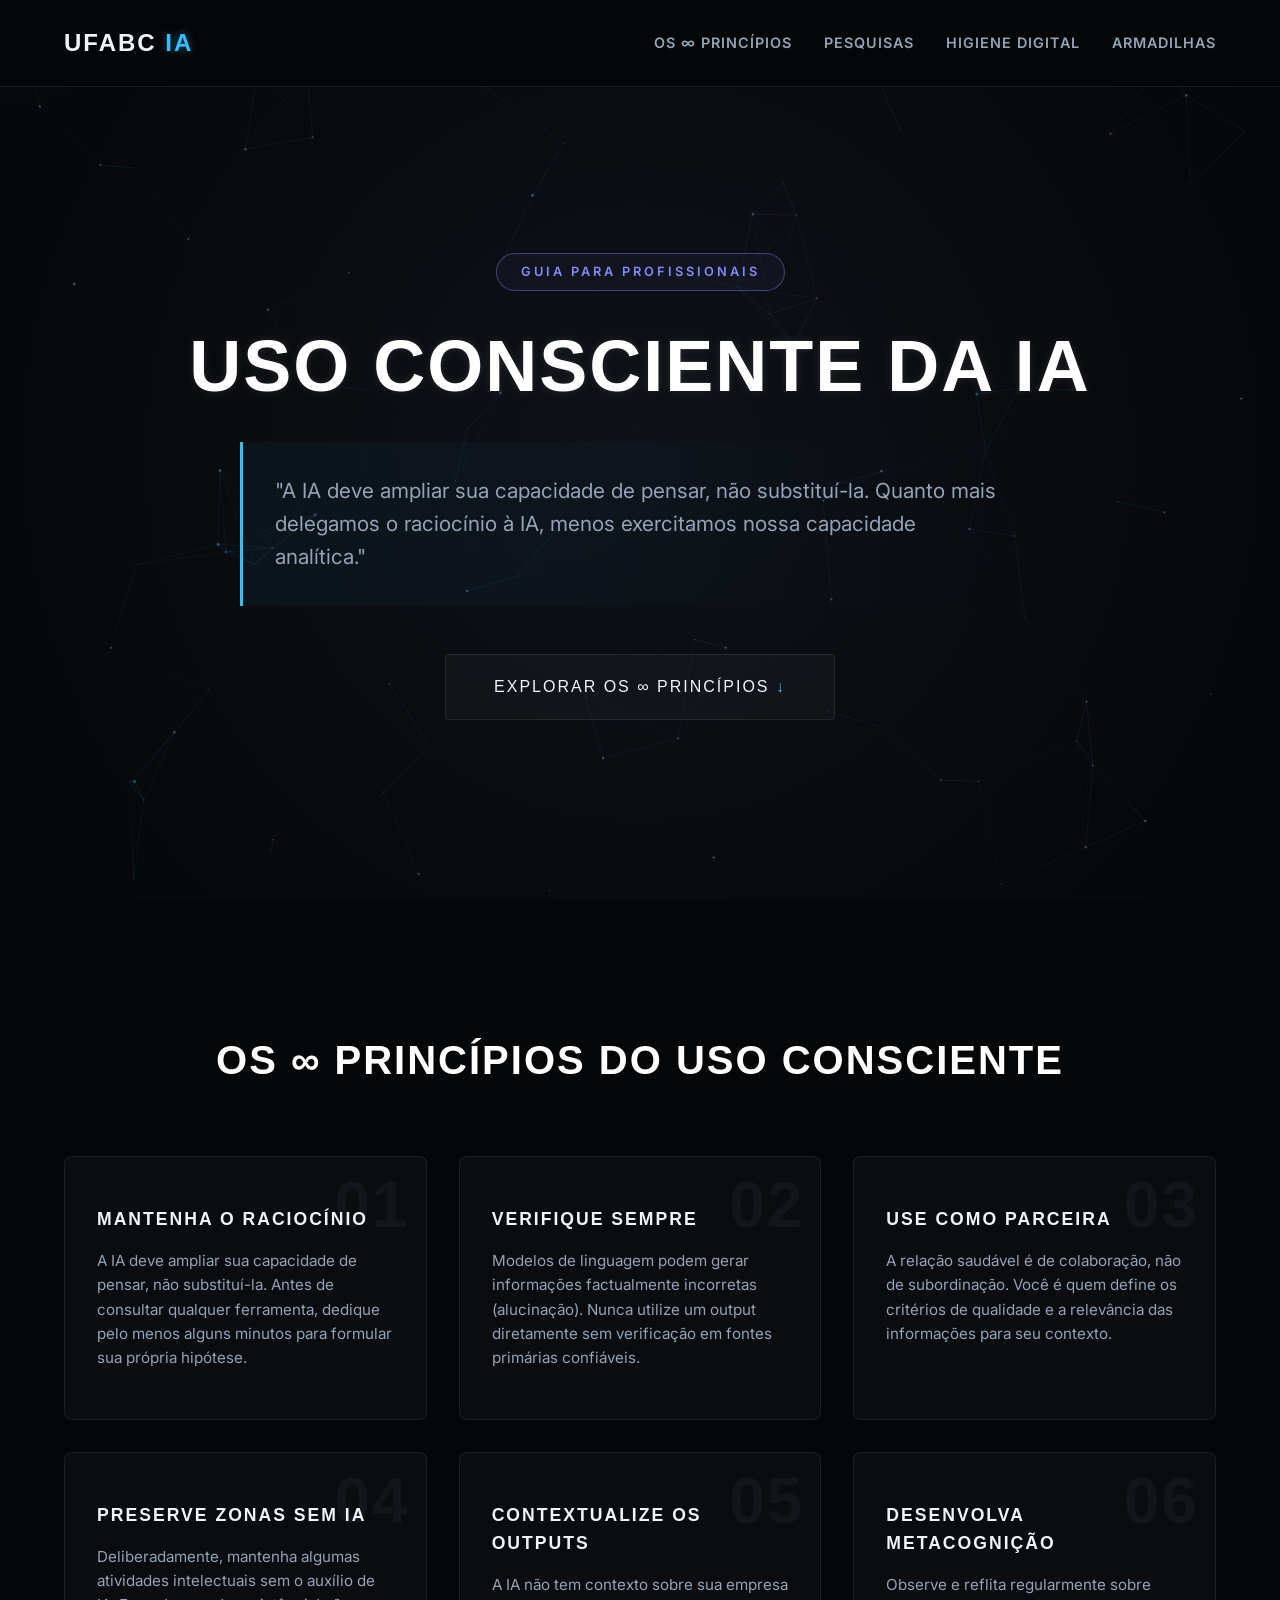
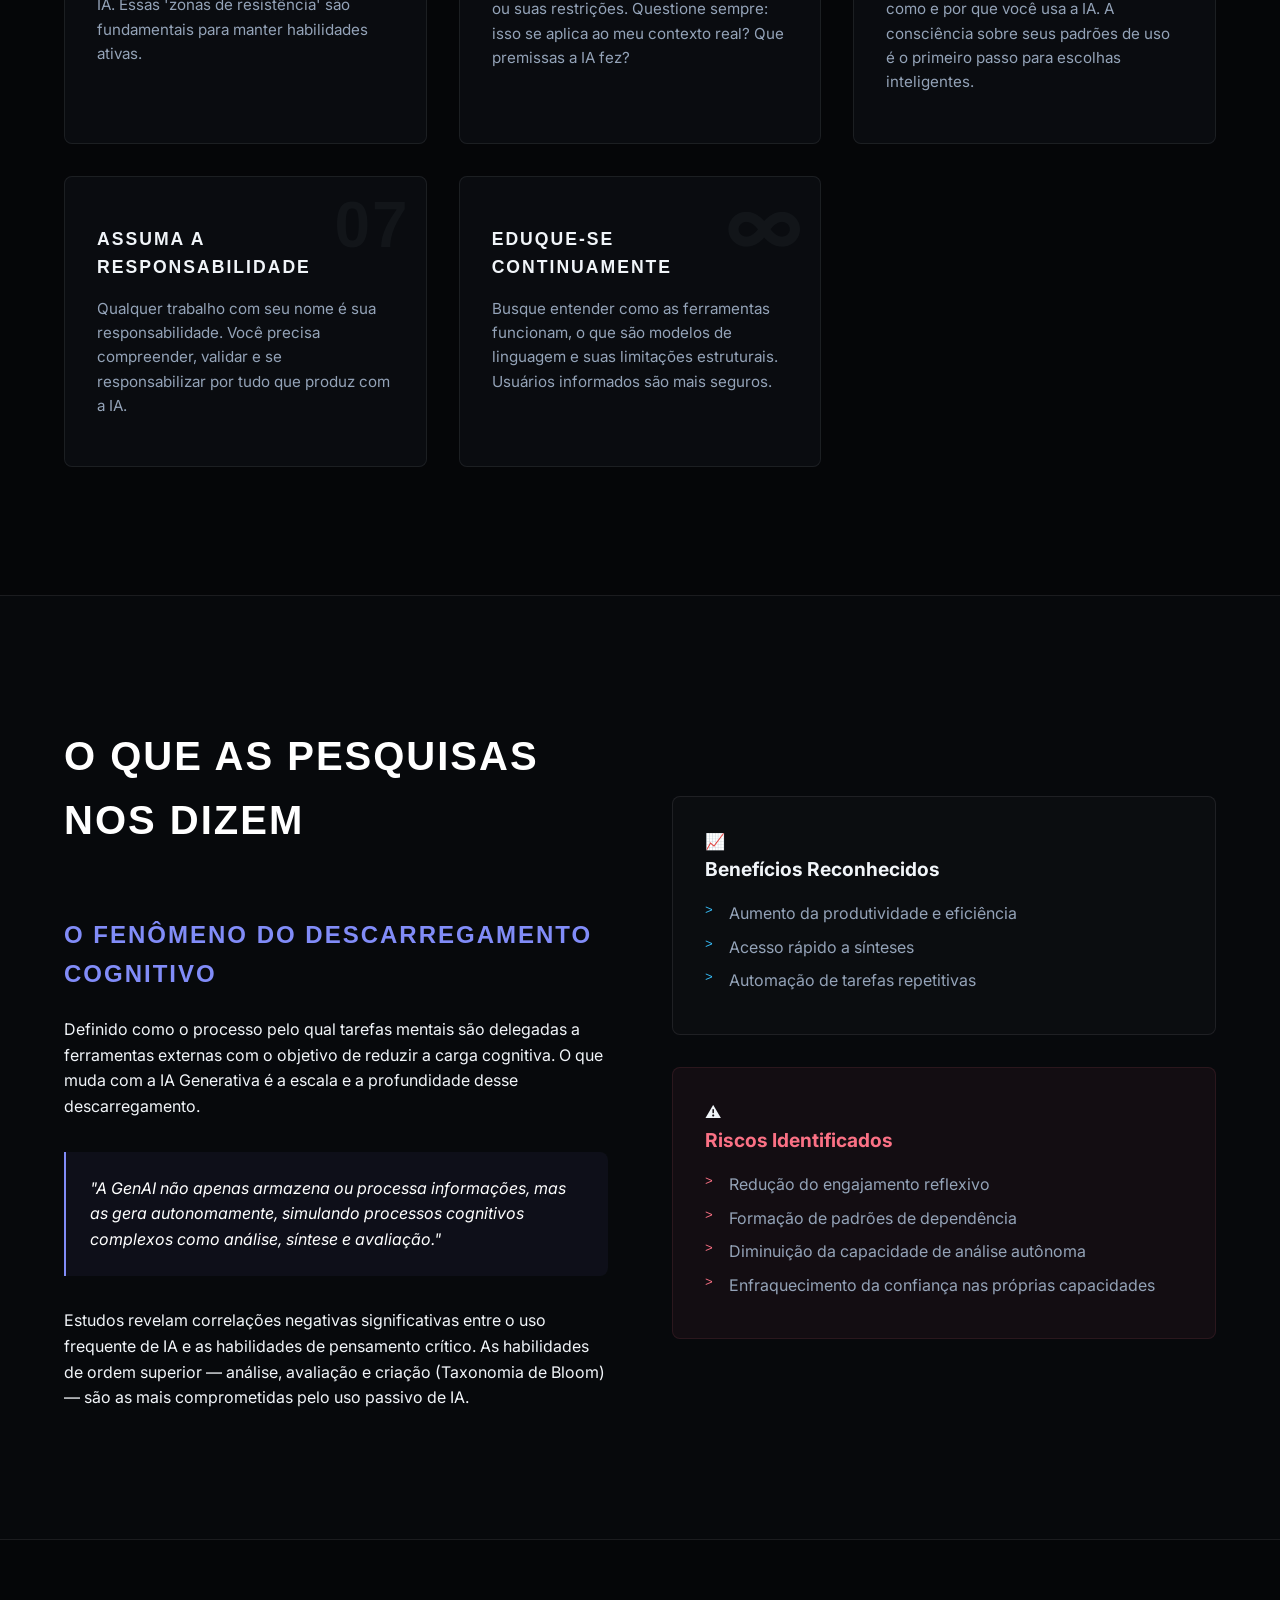
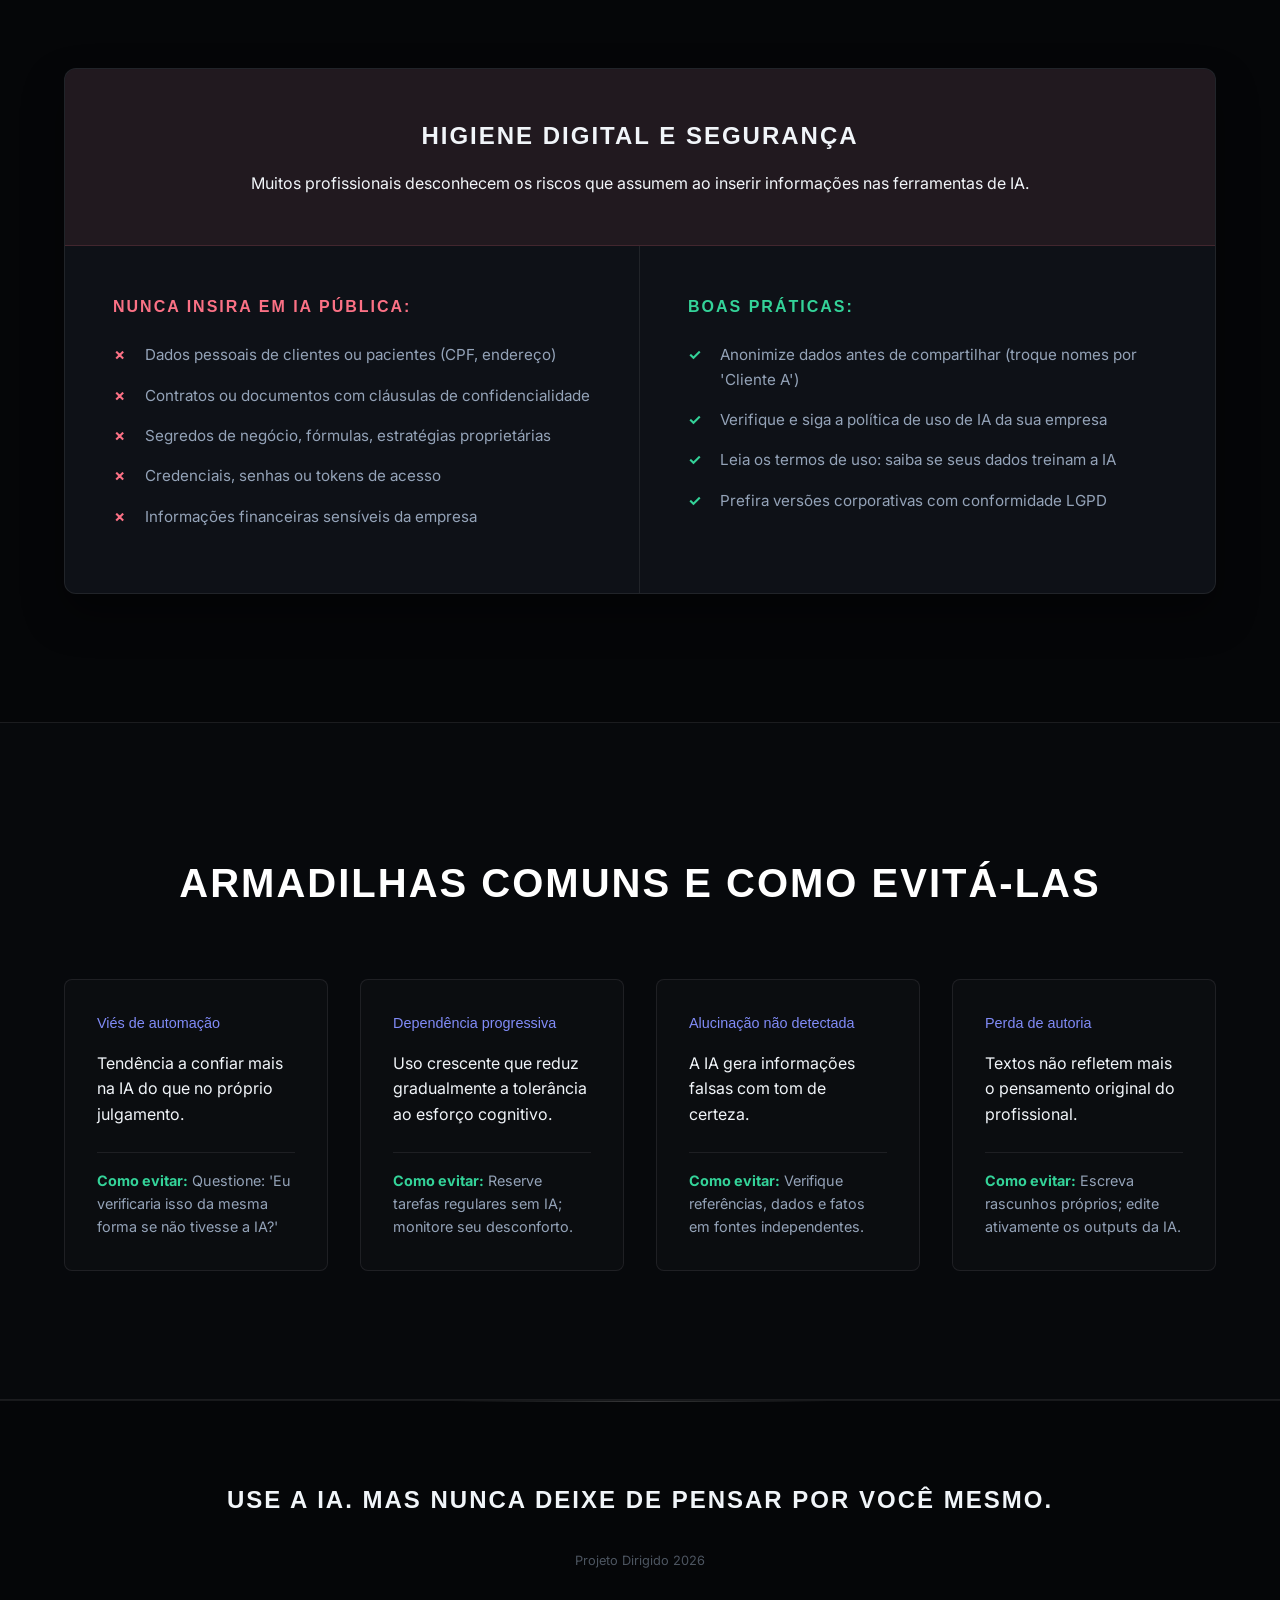
==== index.html @ 61116fac "Update design: Infinity symbol and softer glassmorphism" ====
<!DOCTYPE html>
<html lang="pt-BR">
<head>
    <meta charset="UTF-8">
    <meta name="viewport" content="width=device-width, initial-scale=1.0">
    <title>Uso Consciente da IA | Guia Definitivo</title>
    <link rel="stylesheet" href="styles.css">
    <link href="https://fonts.googleapis.com/css2?family=Syncopate:wght@400;700&family=Inter:wght@300;400;600;800&display=swap" rel="stylesheet">
</head>
<body>
    <canvas id="particle-canvas"></canvas>

    <div class="glow-cursor" id="glow-cursor"></div>

    <nav class="navbar">
        <div class="nav-content">
            <div class="logo">UFABC <span>IA</span></div>
            <ul class="nav-links">
                <li><a href="#principios">Os ∞ Princípios</a></li>
                <li><a href="#pesquisas">Pesquisas</a></li>
                <li><a href="#seguranca">Higiene Digital</a></li>
                <li><a href="#armadilhas">Armadilhas</a></li>
            </ul>
        </div>
    </nav>

    <header class="hero" id="home">
        <div class="hero-container reveal">
            <div class="hero-badge">Guia para Profissionais</div>
            <h1 class="glitch" data-text="USO CONSCIENTE DA IA">USO CONSCIENTE DA IA</h1>
            <p class="hero-quote">
                "A IA deve ampliar sua capacidade de pensar, não substituí-la. Quanto mais delegamos o raciocínio à IA, menos exercitamos nossa capacidade analítica."
            </p>
            <a href="#principios" class="cyber-button">
                Explorar os ∞ Princípios <span class="arrow">↓</span>
            </a>
        </div>
    </header>

    <section id="principios" class="section">
        <div class="container">
            <h2 class="section-title reveal">Os ∞ Princípios do Uso Consciente</h2>
            <div class="principles-grid">
                <div class="cyber-card reveal delay-1">
                    <div class="card-number">01</div>
                    <h3>Mantenha o Raciocínio</h3>
                    <p>A IA deve ampliar sua capacidade de pensar, não substituí-la. Antes de consultar qualquer ferramenta, dedique pelo menos alguns minutos para formular sua própria hipótese.</p>
                </div>
                <div class="cyber-card reveal delay-2">
                    <div class="card-number">02</div>
                    <h3>Verifique Sempre</h3>
                    <p>Modelos de linguagem podem gerar informações factualmente incorretas (alucinação). Nunca utilize um output diretamente sem verificação em fontes primárias confiáveis.</p>
                </div>
                <div class="cyber-card reveal delay-3">
                    <div class="card-number">03</div>
                    <h3>Use como Parceira</h3>
                    <p>A relação saudável é de colaboração, não de subordinação. Você é quem define os critérios de qualidade e a relevância das informações para seu contexto.</p>
                </div>
                <div class="cyber-card reveal delay-4">
                    <div class="card-number">04</div>
                    <h3>Preserve Zonas sem IA</h3>
                    <p>Deliberadamente, mantenha algumas atividades intelectuais sem o auxílio de IA. Essas 'zonas de resistência' são fundamentais para manter habilidades ativas.</p>
                </div>
                <div class="cyber-card reveal delay-1">
                    <div class="card-number">05</div>
                    <h3>Contextualize os Outputs</h3>
                    <p>A IA não tem contexto sobre sua empresa ou suas restrições. Questione sempre: isso se aplica ao meu contexto real? Que premissas a IA fez?</p>
                </div>
                <div class="cyber-card reveal delay-2">
                    <div class="card-number">06</div>
                    <h3>Desenvolva Metacognição</h3>
                    <p>Observe e reflita regularmente sobre como e por que você usa a IA. A consciência sobre seus padrões de uso é o primeiro passo para escolhas inteligentes.</p>
                </div>
                <div class="cyber-card reveal delay-3">
                    <div class="card-number">07</div>
                    <h3>Assuma a Responsabilidade</h3>
                    <p>Qualquer trabalho com seu nome é sua responsabilidade. Você precisa compreender, validar e se responsabilizar por tudo que produz com a IA.</p>
                </div>
                <div class="cyber-card reveal delay-4">
                    <div class="card-number infinity-symbol">∞</div>
                    <h3>Eduque-se Continuamente</h3>
                    <p>Busque entender como as ferramentas funcionam, o que são modelos de linguagem e suas limitações estruturais. Usuários informados são mais seguros.</p>
                </div>
            </div>
        </div>
    </section>

    <section id="pesquisas" class="section alt-bg">
        <div class="container grid-2-col">
            <div class="reveal">
                <h2 class="section-title left-align">O Que as Pesquisas Nos Dizem</h2>
                <div class="content-block">
                    <h3>O Fenômeno do Descarregamento Cognitivo</h3>
                    <p>Definido como o processo pelo qual tarefas mentais são delegadas a ferramentas externas com o objetivo de reduzir a carga cognitiva. O que muda com a IA Generativa é a escala e a profundidade desse descarregamento.</p>
                    <blockquote class="neon-quote">
                        "A GenAI não apenas armazena ou processa informações, mas as gera autonomamente, simulando processos cognitivos complexos como análise, síntese e avaliação."
                    </blockquote>
                    <p>Estudos revelam correlações negativas significativas entre o uso frequente de IA e as habilidades de pensamento crítico. As habilidades de ordem superior — análise, avaliação e criação (Taxonomia de Bloom) — são as mais comprometidas pelo uso passivo de IA.</p>
                </div>
            </div>
            <div class="stats-container reveal delay-2">
                <div class="stat-box">
                    <div class="stat-icon">📈</div>
                    <h4>Benefícios Reconhecidos</h4>
                    <ul>
                        <li>Aumento da produtividade e eficiência</li>
                        <li>Acesso rápido a sínteses</li>
                        <li>Automação de tarefas repetitivas</li>
                    </ul>
                </div>
                <div class="stat-box warning-box">
                    <div class="stat-icon">⚠</div>
                    <h4>Riscos Identificados</h4>
                    <ul>
                        <li>Redução do engajamento reflexivo</li>
                        <li>Formação de padrões de dependência</li>
                        <li>Diminuição da capacidade de análise autônoma</li>
                        <li>Enfraquecimento da confiança nas próprias capacidades</li>
                    </ul>
                </div>
            </div>
        </div>
    </section>

    <section id="seguranca" class="section">
        <div class="container">
            <div class="security-panel reveal">
                <div class="security-header">
                    <h2>Higiene Digital e Segurança</h2>
                    <p>Muitos profissionais desconhecem os riscos que assumem ao inserir informações nas ferramentas de IA.</p>
                </div>
                <div class="security-content">
                    <div class="danger-zone">
                        <h3>NUNCA insira em IA pública:</h3>
                        <ul class="danger-list">
                            <li>Dados pessoais de clientes ou pacientes (CPF, endereço)</li>
                            <li>Contratos ou documentos com cláusulas de confidencialidade</li>
                            <li>Segredos de negócio, fórmulas, estratégias proprietárias</li>
                            <li>Credenciais, senhas ou tokens de acesso</li>
                            <li>Informações financeiras sensíveis da empresa</li>
                        </ul>
                    </div>
                    <div class="safe-zone">
                        <h3>Boas Práticas:</h3>
                        <ul class="safe-list">
                            <li>Anonimize dados antes de compartilhar (troque nomes por 'Cliente A')</li>
                            <li>Verifique e siga a política de uso de IA da sua empresa</li>
                            <li>Leia os termos de uso: saiba se seus dados treinam a IA</li>
                            <li>Prefira versões corporativas com conformidade LGPD</li>
                        </ul>
                    </div>
                </div>
            </div>
        </div>
    </section>

    <section id="armadilhas" class="section alt-bg">
        <div class="container">
            <h2 class="section-title reveal">Armadilhas Comuns e Como Evitá-las</h2>
            <div class="traps-grid">
                <div class="trap-card reveal">
                    <div class="trap-name">Viés de automação</div>
                    <p class="trap-desc">Tendência a confiar mais na IA do que no próprio julgamento.</p>
                    <div class="trap-solution"><strong>Como evitar:</strong> Questione: 'Eu verificaria isso da mesma forma se não tivesse a IA?'</div>
                </div>
                <div class="trap-card reveal delay-1">
                    <div class="trap-name">Dependência progressiva</div>
                    <p class="trap-desc">Uso crescente que reduz gradualmente a tolerância ao esforço cognitivo.</p>
                    <div class="trap-solution"><strong>Como evitar:</strong> Reserve tarefas regulares sem IA; monitore seu desconforto.</div>
                </div>
                <div class="trap-card reveal delay-2">
                    <div class="trap-name">Alucinação não detectada</div>
                    <p class="trap-desc">A IA gera informações falsas com tom de certeza.</p>
                    <div class="trap-solution"><strong>Como evitar:</strong> Verifique referências, dados e fatos em fontes independentes.</div>
                </div>
                <div class="trap-card reveal delay-3">
                    <div class="trap-name">Perda de autoria</div>
                    <p class="trap-desc">Textos não refletem mais o pensamento original do profissional.</p>
                    <div class="trap-solution"><strong>Como evitar:</strong> Escreva rascunhos próprios; edite ativamente os outputs da IA.</div>
                </div>
            </div>
        </div>
    </section>

    <footer>
        <div class="footer-content reveal">
            <h2 class="footer-title">Use a IA. Mas nunca deixe de pensar por você mesmo.</h2>
            <div class="footer-credits">
                <p>Projeto Dirigido 2026</p>
            </div>
        </div>
    </footer>

    <script src="script.js"></script>
</body>
</html>
---- styles.css ----
:root {
    --bg-color: #050608;
    --bg-surface: #0e1117;
    --text-primary: #f1f5f9;
    --text-secondary: #94a3b8;
    --neon-cyan: #38bdf8;
    --neon-purple: #818cf8;
    --neon-green: #34d399;
    --neon-red: #fb7185;
    --glass-bg: rgba(14, 17, 23, 0.6);
    --glass-border: rgba(255, 255, 255, 0.08);
}

* {
    margin: 0;
    padding: 0;
    box-sizing: border-box;
}

body {
    font-family: 'Inter', sans-serif;
    background-color: var(--bg-color);
    color: var(--text-primary);
    line-height: 1.6;
    overflow-x: hidden;
    cursor: none;
}

h1, h2, h3, .logo, .card-number, .cyber-button {
    font-family: 'Syncopate', sans-serif;
    text-transform: uppercase;
    letter-spacing: 2px;
}

/* Background Canvas */
#particle-canvas {
    position: fixed;
    top: 0;
    left: 0;
    width: 100vw;
    height: 100vh;
    z-index: -1;
    background: radial-gradient(circle at center, #0e1117 0%, #050608 100%);
}

/* Custom Cursor */
.glow-cursor {
    position: fixed;
    top: 0;
    left: 0;
    width: 300px;
    height: 300px;
    background: radial-gradient(circle, rgba(129, 140, 248, 0.08) 0%, rgba(56, 189, 248, 0.03) 30%, transparent 70%);
    border-radius: 50%;
    transform: translate(-50%, -50%);
    pointer-events: none;
    z-index: -1;
    transition: width 0.3s, height 0.3s;
}

.container {
    width: 90%;
    max-width: 1400px;
    margin: 0 auto;
}

/* Navbar */
.navbar {
    position: fixed;
    top: 0;
    width: 100%;
    background: rgba(5, 6, 8, 0.85);
    backdrop-filter: blur(12px);
    -webkit-backdrop-filter: blur(12px);
    border-bottom: 1px solid var(--glass-border);
    z-index: 100;
}

.nav-content {
    display: flex;
    justify-content: space-between;
    align-items: center;
    padding: 1.5rem 5%;
}

.logo {
    font-size: 1.5rem;
    font-weight: 700;
    color: var(--text-primary);
}

.logo span {
    color: var(--neon-cyan);
    text-shadow: 0 0 8px rgba(56, 189, 248, 0.5);
}

.nav-links {
    list-style: none;
    display: flex;
    gap: 2rem;
}

.nav-links a {
    color: var(--text-secondary);
    text-decoration: none;
    font-size: 0.9rem;
    font-weight: 600;
    text-transform: uppercase;
    letter-spacing: 1px;
    transition: color 0.3s, text-shadow 0.3s;
}

.nav-links a:hover {
    color: var(--text-primary);
    text-shadow: 0 0 8px rgba(255, 255, 255, 0.3);
}

/* Hero Section */
.hero {
    min-height: 100vh;
    display: flex;
    align-items: center;
    justify-content: center;
    text-align: center;
    padding-top: 80px;
}

.hero-container {
    max-width: 1000px;
    padding: 2rem;
}

.hero-badge {
    display: inline-block;
    padding: 0.5rem 1.5rem;
    border: 1px solid rgba(129, 140, 248, 0.4);
    color: var(--neon-purple);
    font-size: 0.8rem;
    font-weight: 600;
    letter-spacing: 3px;
    border-radius: 30px;
    margin-bottom: 2rem;
    text-transform: uppercase;
    background: rgba(129, 140, 248, 0.05);
}

.glitch {
    font-size: 4.5rem;
    font-weight: 700;
    color: #fff;
    position: relative;
    margin-bottom: 2rem;
    line-height: 1.2;
    text-shadow: 0 0 10px rgba(255, 255, 255, 0.1);
}

.hero-quote {
    font-size: 1.3rem;
    color: var(--text-secondary);
    max-width: 800px;
    margin: 0 auto 3rem;
    border-left: 3px solid var(--neon-cyan);
    padding-left: 2rem;
    text-align: left;
    background: linear-gradient(90deg, rgba(56, 189, 248, 0.05) 0%, transparent 100%);
    padding: 2rem;
    border-radius: 0 10px 10px 0;
}

.cyber-button {
    display: inline-block;
    background: transparent;
    color: var(--text-primary);
    padding: 1.2rem 3rem;
    font-size: 1rem;
    text-decoration: none;
    border: 1px solid var(--glass-border);
    position: relative;
    overflow: hidden;
    transition: 0.4s;
    background: rgba(255, 255, 255, 0.03);
    border-radius: 4px;
}

.cyber-button::before {
    content: '';
    position: absolute;
    top: 0; left: 0; width: 100%; height: 100%;
    background: rgba(255, 255, 255, 0.1);
    z-index: -1;
    transform: scaleX(0);
    transform-origin: right;
    transition: transform 0.4s ease;
}

.cyber-button:hover {
    border-color: rgba(255, 255, 255, 0.3);
}

.cyber-button:hover::before {
    transform: scaleX(1);
    transform-origin: left;
}

.cyber-button .arrow {
    display: inline-block;
    transition: transform 0.3s;
    color: var(--neon-cyan);
}

.cyber-button:hover .arrow {
    transform: translateY(4px);
}

/* Sections */
.section {
    padding: 8rem 0;
    position: relative;
}

.alt-bg {
    background: rgba(14, 17, 23, 0.3);
    border-top: 1px solid var(--glass-border);
    border-bottom: 1px solid var(--glass-border);
}

.section-title {
    font-size: 2.5rem;
    text-align: center;
    margin-bottom: 4rem;
    color: #fff;
}

.left-align { text-align: left; }

/* Principles Grid */
.principles-grid {
    display: grid;
    grid-template-columns: repeat(auto-fit, minmax(300px, 1fr));
    gap: 2rem;
}

.cyber-card {
    background: var(--glass-bg);
    border: 1px solid var(--glass-border);
    padding: 3rem 2rem;
    position: relative;
    overflow: hidden;
    transition: all 0.4s ease;
    border-radius: 8px;
}

.cyber-card::before {
    content: '';
    position: absolute;
    top: 0; left: 0; width: 2px; height: 100%;
    background: linear-gradient(to bottom, var(--neon-purple), transparent);
    opacity: 0;
    transition: opacity 0.4s;
}

.cyber-card:hover {
    transform: translateY(-5px);
    border-color: rgba(255, 255, 255, 0.15);
    background: rgba(20, 24, 33, 0.8);
    box-shadow: 0 10px 30px rgba(0, 0, 0, 0.5);
}

.cyber-card:hover::before { opacity: 1; }

.card-number {
    font-size: 4rem;
    color: rgba(255,255,255,0.04);
    position: absolute;
    top: 1rem; right: 1rem;
    line-height: 1;
    font-weight: 700;
}

.infinity-symbol {
    font-size: 5rem;
    top: 0.5rem;
    font-family: 'Inter', sans-serif; /* Fallback for smooth infinity sign */
}

.cyber-card h3 {
    font-size: 1.1rem;
    color: var(--text-primary);
    margin-bottom: 1rem;
    position: relative;
    z-index: 1;
}

.cyber-card p {
    color: var(--text-secondary);
    font-size: 0.95rem;
    position: relative;
    z-index: 1;
}

/* 2 Col Grid */
.grid-2-col {
    display: grid;
    grid-template-columns: 1fr 1fr;
    gap: 4rem;
    align-items: center;
}

.content-block h3 {
    font-size: 1.5rem;
    margin-bottom: 1.5rem;
    color: var(--neon-purple);
}

.neon-quote {
    margin: 2rem 0;
    padding: 1.5rem;
    border-left: 2px solid var(--neon-purple);
    background: rgba(129, 140, 248, 0.05);
    font-style: italic;
    color: #fff;
    border-radius: 0 8px 8px 0;
}

.stats-container {
    display: flex;
    flex-direction: column;
    gap: 2rem;
}

.stat-box {
    background: rgba(255, 255, 255, 0.02);
    border: 1px solid var(--glass-border);
    padding: 2rem;
    border-radius: 8px;
}

.warning-box {
    background: rgba(251, 113, 133, 0.05);
    border-color: rgba(251, 113, 133, 0.1);
}

.stat-box h4 {
    font-size: 1.2rem;
    margin-bottom: 1rem;
    color: var(--text-primary);
    display: flex;
    align-items: center;
    gap: 1rem;
}

.warning-box h4 { color: var(--neon-red); }

.stat-box ul { list-style: none; }

.stat-box li {
    margin-bottom: 0.5rem;
    padding-left: 1.5rem;
    position: relative;
    color: var(--text-secondary);
}

.stat-box li::before {
    content: '>';
    position: absolute;
    left: 0;
    color: var(--neon-cyan);
    font-family: monospace;
}

.warning-box li::before { color: var(--neon-red); }

/* Security Panel */
.security-panel {
    background: var(--bg-surface);
    border: 1px solid var(--glass-border);
    border-radius: 12px;
    box-shadow: 0 20px 40px rgba(0,0,0,0.4);
    padding: 0;
    overflow: hidden;
}

.security-header {
    background: rgba(251, 113, 133, 0.08);
    padding: 3rem;
    text-align: center;
    border-bottom: 1px solid rgba(251, 113, 133, 0.15);
}

.security-header h2 { color: var(--text-primary); margin-bottom: 1rem; }

.security-content {
    display: grid;
    grid-template-columns: 1fr 1fr;
}

.danger-zone, .safe-zone {
    padding: 3rem;
}

.danger-zone { border-right: 1px solid var(--glass-border); }

.danger-zone h3 { color: var(--neon-red); margin-bottom: 1.5rem; font-size: 1rem; }
.safe-zone h3 { color: var(--neon-green); margin-bottom: 1.5rem; font-size: 1rem; }

.danger-list, .safe-list { list-style: none; }
.danger-list li, .safe-list li {
    margin-bottom: 1rem;
    padding-left: 2rem;
    position: relative;
    color: var(--text-secondary);
    font-size: 0.95rem;
}

.danger-list li::before { content: '✗'; position: absolute; left: 0; color: var(--neon-red); font-weight: bold; }
.safe-list li::before { content: '✓'; position: absolute; left: 0; color: var(--neon-green); font-weight: bold; }

/* Traps Grid */
.traps-grid {
    display: grid;
    grid-template-columns: repeat(auto-fit, minmax(250px, 1fr));
    gap: 2rem;
}

.trap-card {
    background: rgba(255, 255, 255, 0.02);
    border: 1px solid var(--glass-border);
    border-radius: 8px;
    padding: 2rem;
    transition: 0.3s;
}

.trap-card:hover {
    border-color: rgba(129, 140, 248, 0.3);
    background: rgba(129, 140, 248, 0.03);
}

.trap-name {
    font-family: 'Syncopate', sans-serif;
    color: var(--neon-purple);
    font-size: 0.9rem;
    margin-bottom: 1rem;
}

.trap-desc {
    color: var(--text-primary);
    margin-bottom: 1.5rem;
    font-size: 1rem;
}

.trap-solution {
    color: var(--text-secondary);
    font-size: 0.9rem;
    border-top: 1px solid var(--glass-border);
    padding-top: 1rem;
}
.trap-solution strong { color: var(--neon-green); }

/* Footer */
footer {
    padding: 5rem 0 3rem;
    text-align: center;
    border-top: 1px solid var(--glass-border);
    position: relative;
    overflow: hidden;
}

footer::before {
    content: '';
    position: absolute;
    top: 0; left: 50%;
    transform: translateX(-50%);
    width: 30%; height: 1px;
    background: linear-gradient(90deg, transparent, rgba(255,255,255,0.2), transparent);
}

.footer-title {
    font-size: 1.5rem;
    color: var(--text-primary);
    margin-bottom: 2rem;
}

.footer-credits {
    color: var(--text-secondary);
    font-size: 0.8rem;
    opacity: 0.5;
}

/* Animations & Reveal */
.reveal {
    opacity: 0;
    transform: translateY(30px);
    transition: all 0.8s cubic-bezier(0.5, 0, 0, 1);
}

.reveal.active {
    opacity: 1;
    transform: translateY(0);
}

.delay-1 { transition-delay: 0.1s; }
.delay-2 { transition-delay: 0.2s; }
.delay-3 { transition-delay: 0.3s; }
.delay-4 { transition-delay: 0.4s; }

/* Responsive */
@media (max-width: 992px) {
    .grid-2-col, .security-content { grid-template-columns: 1fr; gap: 2rem; }
    .danger-zone { border-right: none; border-bottom: 1px solid var(--glass-border); }
    .glitch { font-size: 3.5rem; }
}

@media (max-width: 768px) {
    .nav-links { display: none; }
    .glitch { font-size: 2.5rem; }
    .hero-quote { font-size: 1.1rem; padding: 1.5rem; }
    .card-number { font-size: 3rem; }
    .infinity-symbol { font-size: 4rem; }
    .section { padding: 4rem 0; }
    body { cursor: auto; } /* Disable custom cursor on mobile */
    .glow-cursor { display: none; }
}
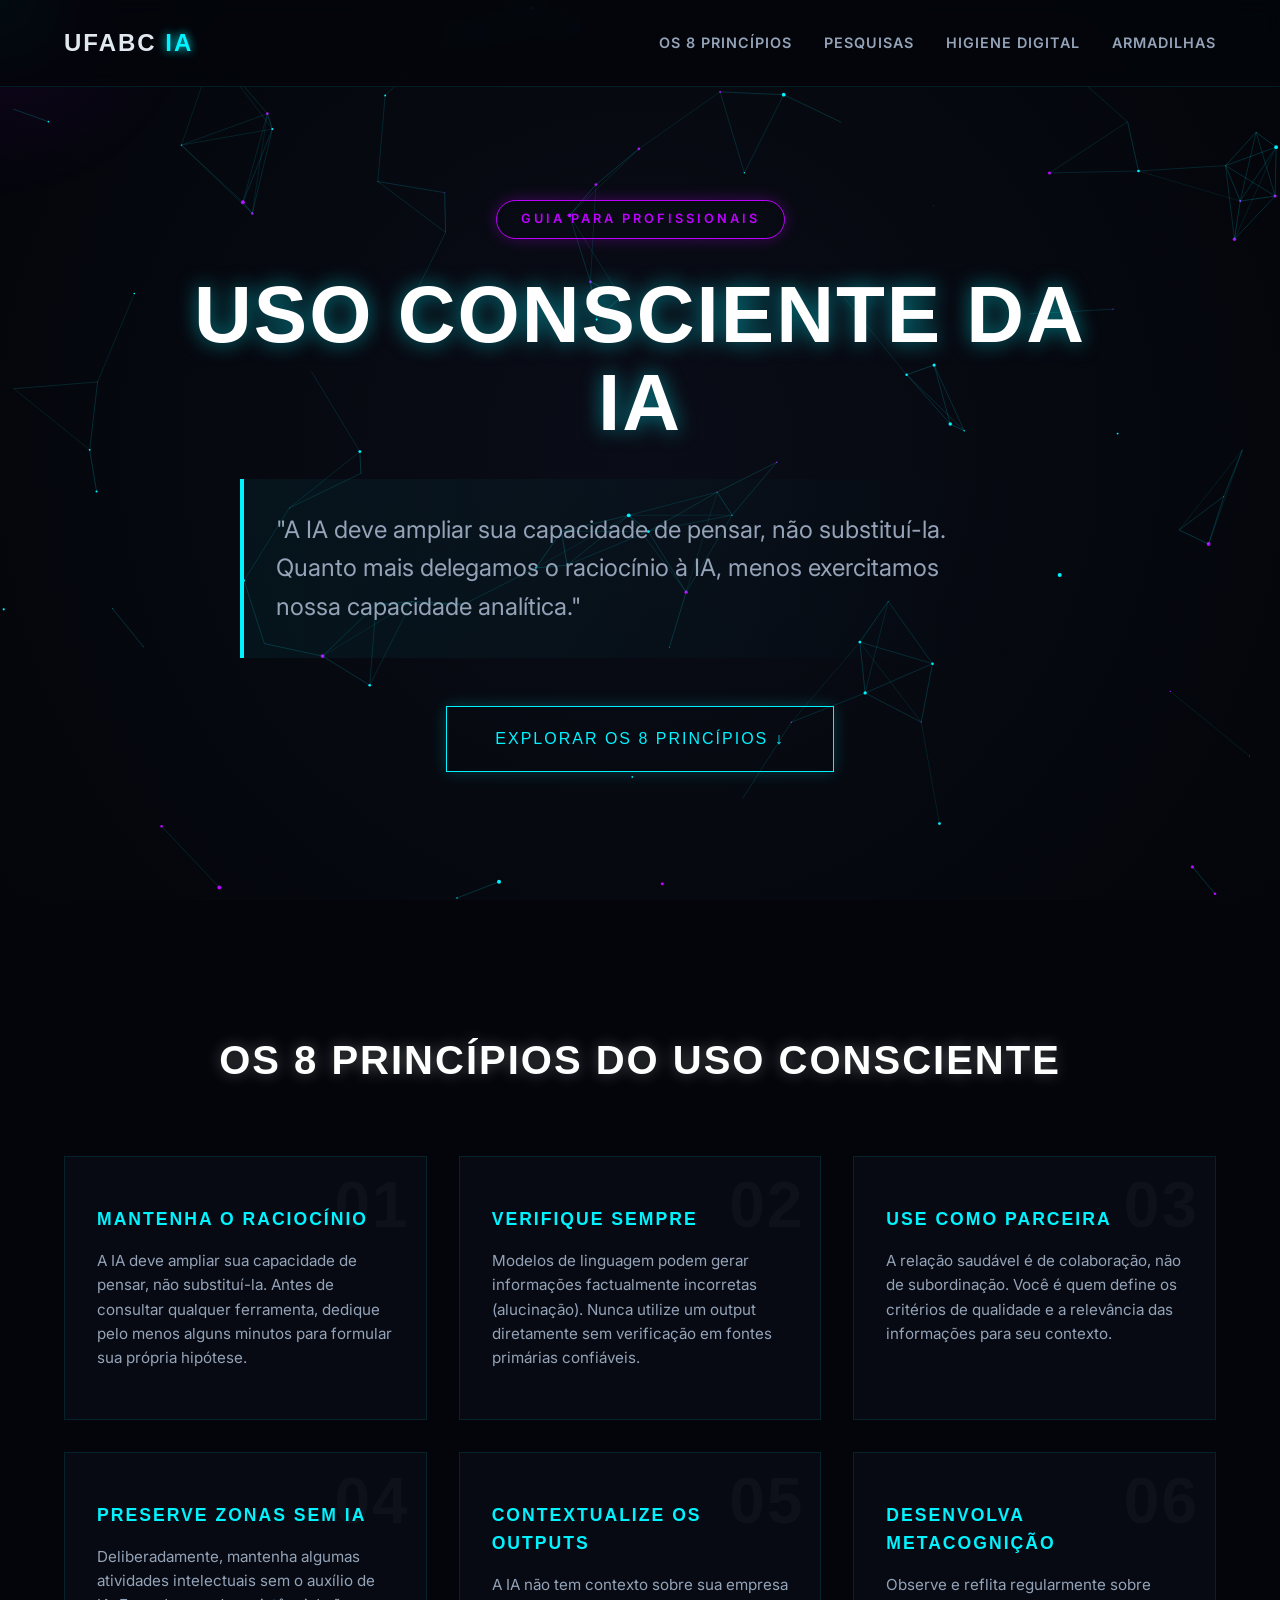
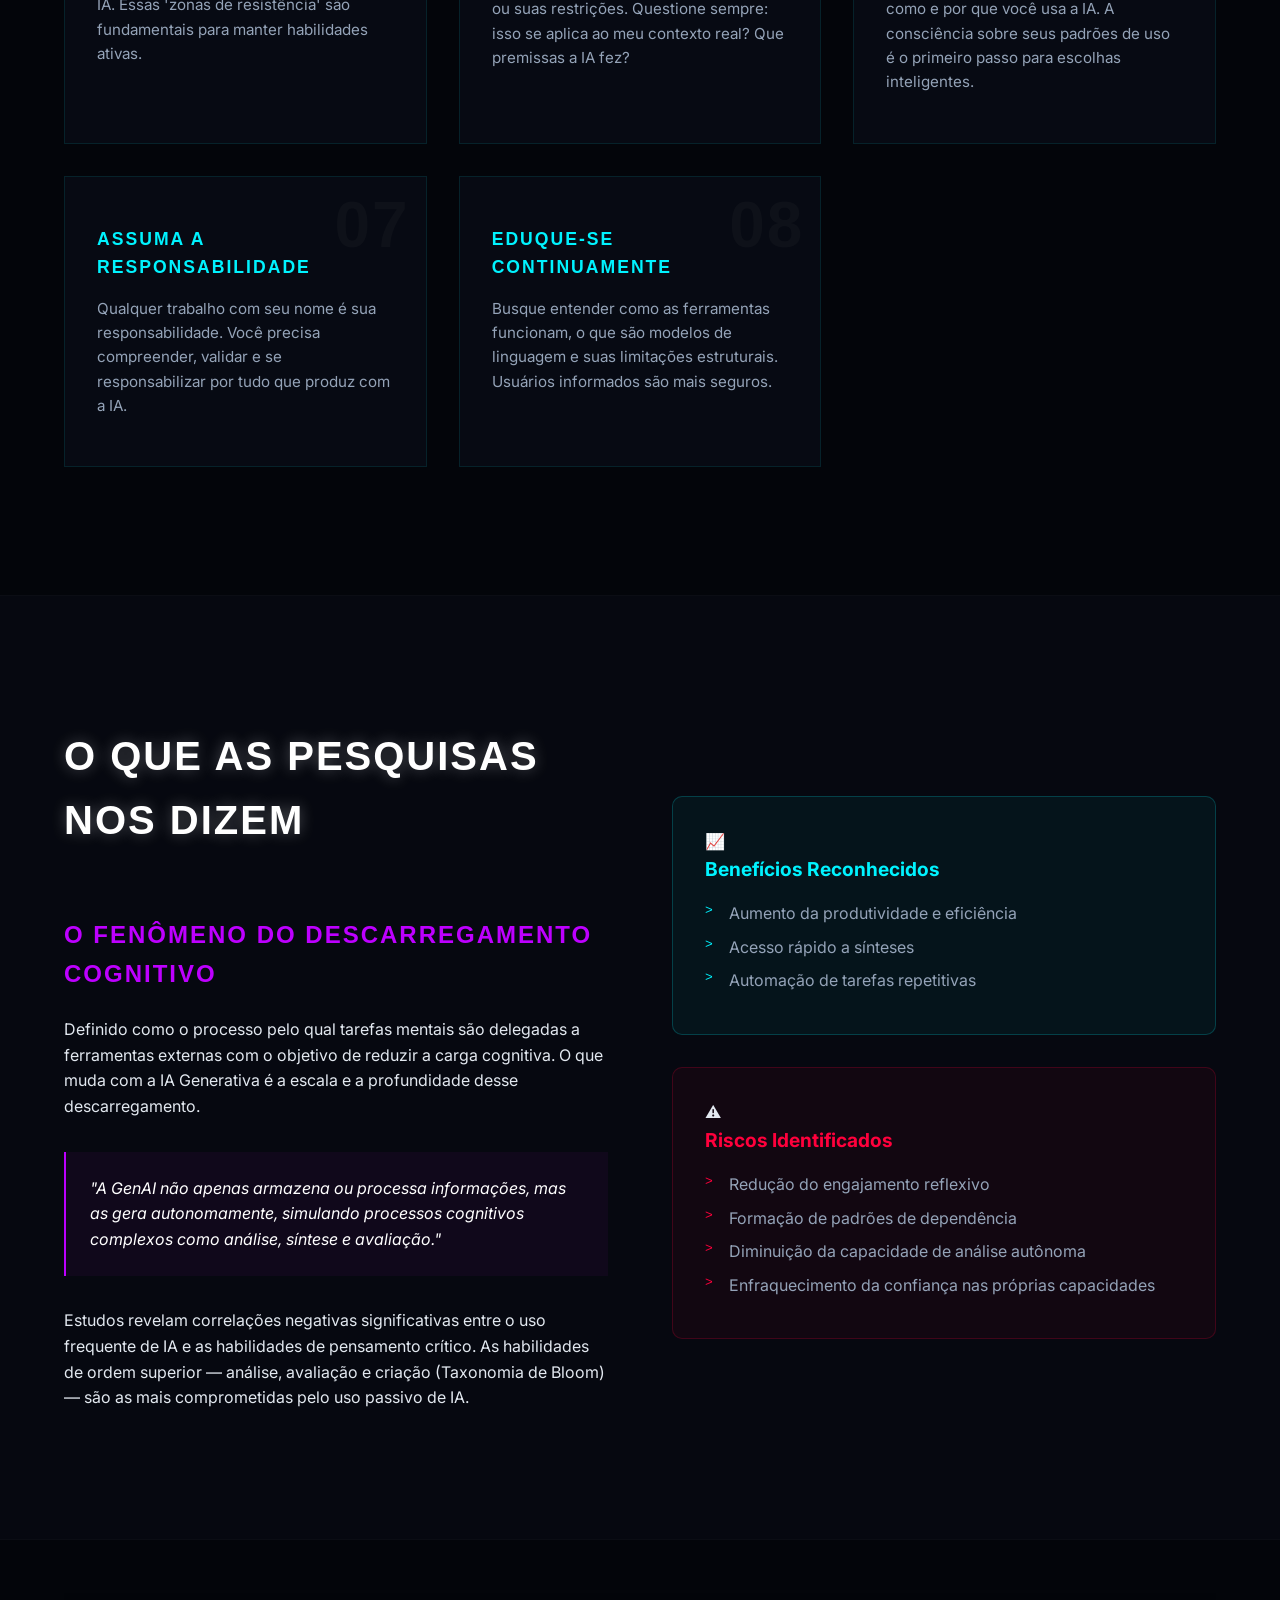
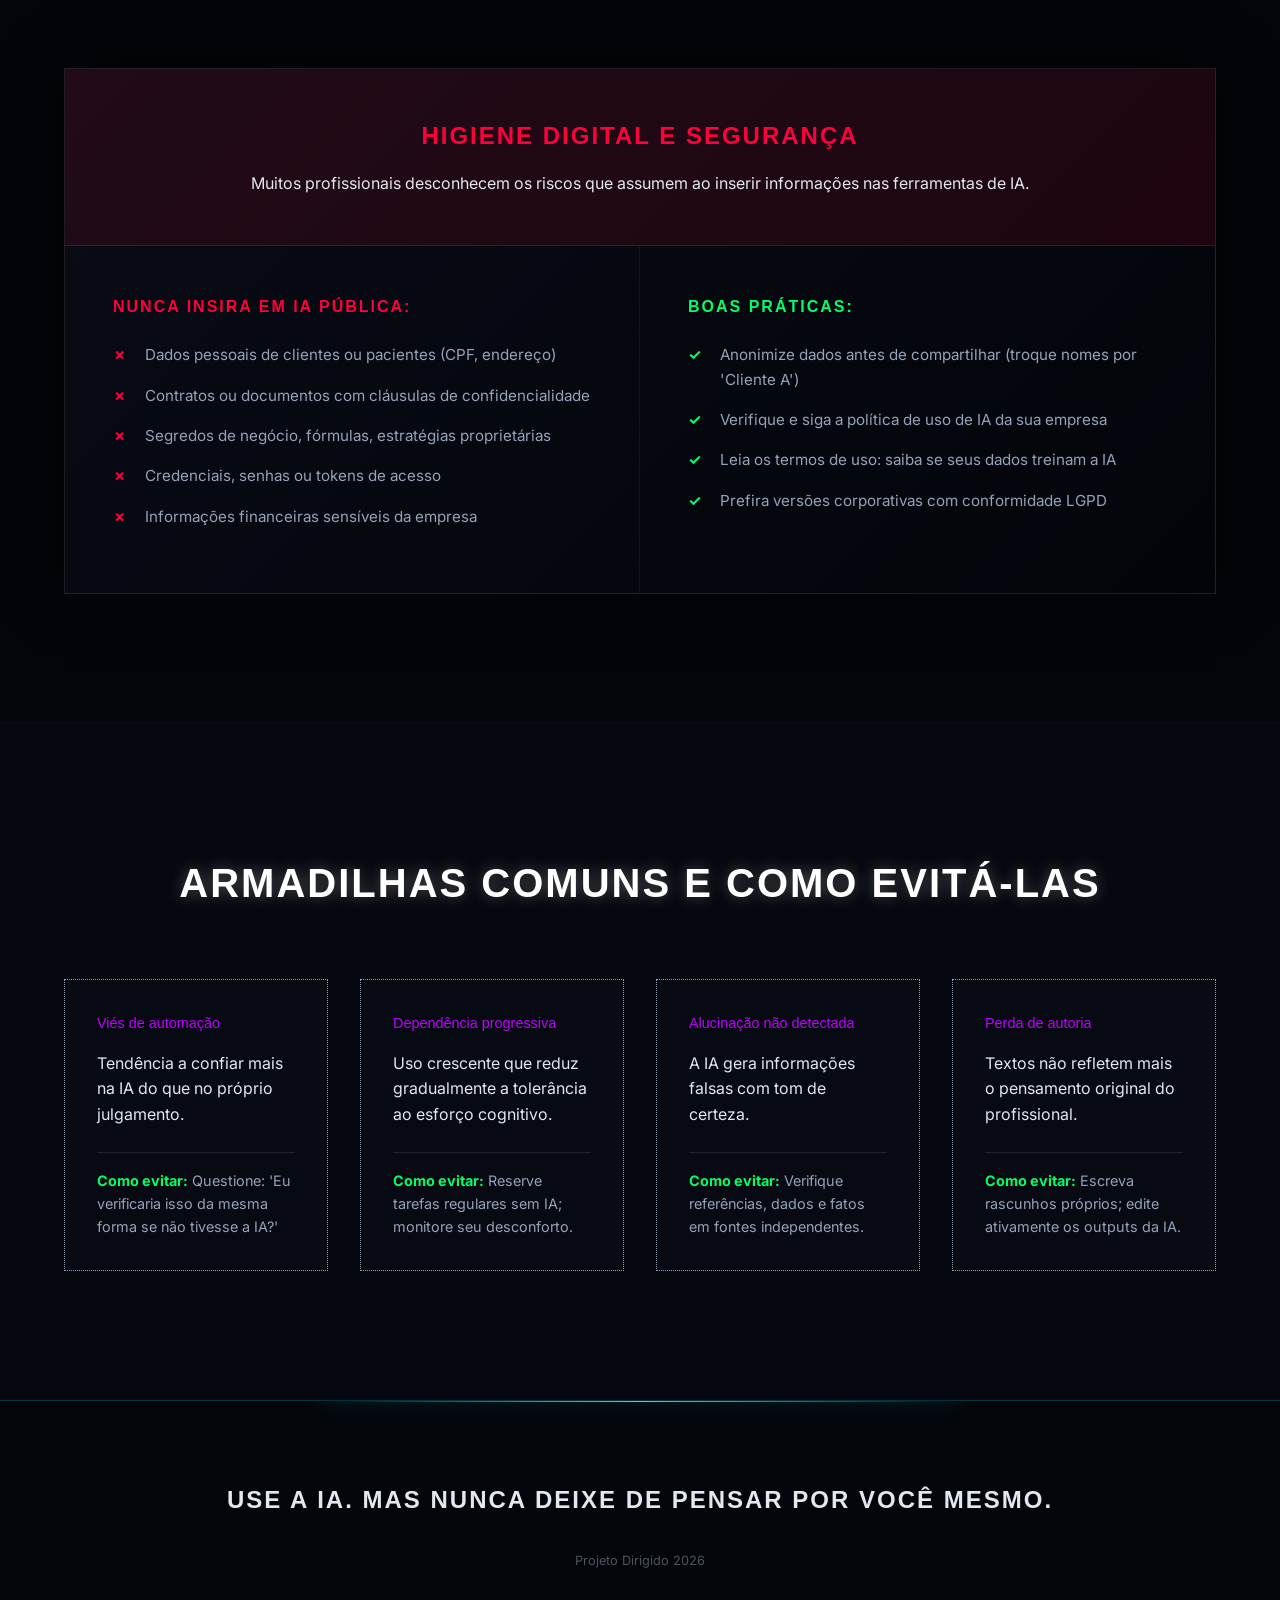
==== commit 92a46b7e: "Revert to bright neon styling and use 8 instead of infinity symbol" ====
--- a/index.html
+++ b/index.html
@@ -16,7 +16,7 @@
         <div class="nav-content">
             <div class="logo">UFABC <span>IA</span></div>
             <ul class="nav-links">
-                <li><a href="#principios">Os ∞ Princípios</a></li>
+                <li><a href="#principios">Os 8 Princípios</a></li>
                 <li><a href="#pesquisas">Pesquisas</a></li>
                 <li><a href="#seguranca">Higiene Digital</a></li>
                 <li><a href="#armadilhas">Armadilhas</a></li>
@@ -32,14 +32,14 @@
                 "A IA deve ampliar sua capacidade de pensar, não substituí-la. Quanto mais delegamos o raciocínio à IA, menos exercitamos nossa capacidade analítica."
             </p>
             <a href="#principios" class="cyber-button">
-                Explorar os ∞ Princípios <span class="arrow">↓</span>
+                Explorar os 8 Princípios <span class="arrow">↓</span>
             </a>
         </div>
     </header>
 
     <section id="principios" class="section">
         <div class="container">
-            <h2 class="section-title reveal">Os ∞ Princípios do Uso Consciente</h2>
+            <h2 class="section-title reveal">Os 8 Princípios do Uso Consciente</h2>
             <div class="principles-grid">
                 <div class="cyber-card reveal delay-1">
                     <div class="card-number">01</div>
@@ -77,7 +77,7 @@
                     <p>Qualquer trabalho com seu nome é sua responsabilidade. Você precisa compreender, validar e se responsabilizar por tudo que produz com a IA.</p>
                 </div>
                 <div class="cyber-card reveal delay-4">
-                    <div class="card-number infinity-symbol">∞</div>
+                    <div class="card-number">08</div>
                     <h3>Eduque-se Continuamente</h3>
                     <p>Busque entender como as ferramentas funcionam, o que são modelos de linguagem e suas limitações estruturais. Usuários informados são mais seguros.</p>
                 </div>
--- a/styles.css
+++ b/styles.css
@@ -1,14 +1,14 @@
 :root {
-    --bg-color: #050608;
-    --bg-surface: #0e1117;
-    --text-primary: #f1f5f9;
+    --bg-color: #03050a;
+    --bg-surface: #0a0d17;
+    --text-primary: #e2e8f0;
     --text-secondary: #94a3b8;
-    --neon-cyan: #38bdf8;
-    --neon-purple: #818cf8;
-    --neon-green: #34d399;
-    --neon-red: #fb7185;
-    --glass-bg: rgba(14, 17, 23, 0.6);
-    --glass-border: rgba(255, 255, 255, 0.08);
+    --neon-cyan: #00f3ff;
+    --neon-purple: #bd00ff;
+    --neon-green: #00ff66;
+    --neon-red: #ff003c;
+    --glass-bg: rgba(10, 13, 23, 0.7);
+    --glass-border: rgba(0, 243, 255, 0.1);
 }
 
 * {
@@ -40,7 +40,7 @@
     width: 100vw;
     height: 100vh;
     z-index: -1;
-    background: radial-gradient(circle at center, #0e1117 0%, #050608 100%);
+    background: radial-gradient(circle at center, #0a0d17 0%, #03050a 100%);
 }
 
 /* Custom Cursor */
@@ -48,9 +48,9 @@
     position: fixed;
     top: 0;
     left: 0;
-    width: 300px;
-    height: 300px;
-    background: radial-gradient(circle, rgba(129, 140, 248, 0.08) 0%, rgba(56, 189, 248, 0.03) 30%, transparent 70%);
+    width: 400px;
+    height: 400px;
+    background: radial-gradient(circle, rgba(0,243,255,0.15) 0%, rgba(189,0,255,0.05) 30%, transparent 70%);
     border-radius: 50%;
     transform: translate(-50%, -50%);
     pointer-events: none;
@@ -69,9 +69,9 @@
     position: fixed;
     top: 0;
     width: 100%;
-    background: rgba(5, 6, 8, 0.85);
-    backdrop-filter: blur(12px);
-    -webkit-backdrop-filter: blur(12px);
+    background: rgba(3, 5, 10, 0.8);
+    backdrop-filter: blur(10px);
+    -webkit-backdrop-filter: blur(10px);
     border-bottom: 1px solid var(--glass-border);
     z-index: 100;
 }
@@ -91,7 +91,7 @@
 
 .logo span {
     color: var(--neon-cyan);
-    text-shadow: 0 0 8px rgba(56, 189, 248, 0.5);
+    text-shadow: 0 0 10px var(--neon-cyan);
 }
 
 .nav-links {
@@ -111,8 +111,8 @@
 }
 
 .nav-links a:hover {
-    color: var(--text-primary);
-    text-shadow: 0 0 8px rgba(255, 255, 255, 0.3);
+    color: var(--neon-cyan);
+    text-shadow: 0 0 10px rgba(0, 243, 255, 0.5);
 }
 
 /* Hero Section */
@@ -133,60 +133,58 @@
 .hero-badge {
     display: inline-block;
     padding: 0.5rem 1.5rem;
-    border: 1px solid rgba(129, 140, 248, 0.4);
+    border: 1px solid var(--neon-purple);
     color: var(--neon-purple);
     font-size: 0.8rem;
     font-weight: 600;
     letter-spacing: 3px;
     border-radius: 30px;
     margin-bottom: 2rem;
+    box-shadow: 0 0 15px rgba(189, 0, 255, 0.3);
     text-transform: uppercase;
-    background: rgba(129, 140, 248, 0.05);
 }
 
 .glitch {
-    font-size: 4.5rem;
+    font-size: 5rem;
     font-weight: 700;
     color: #fff;
     position: relative;
+    text-shadow: 0 0 20px rgba(0, 243, 255, 0.5);
     margin-bottom: 2rem;
-    line-height: 1.2;
-    text-shadow: 0 0 10px rgba(255, 255, 255, 0.1);
+    line-height: 1.1;
 }
 
 .hero-quote {
-    font-size: 1.3rem;
+    font-size: 1.5rem;
     color: var(--text-secondary);
     max-width: 800px;
     margin: 0 auto 3rem;
-    border-left: 3px solid var(--neon-cyan);
+    border-left: 4px solid var(--neon-cyan);
     padding-left: 2rem;
     text-align: left;
-    background: linear-gradient(90deg, rgba(56, 189, 248, 0.05) 0%, transparent 100%);
+    background: linear-gradient(90deg, rgba(0,243,255,0.05) 0%, transparent 100%);
     padding: 2rem;
-    border-radius: 0 10px 10px 0;
 }
 
 .cyber-button {
     display: inline-block;
     background: transparent;
-    color: var(--text-primary);
+    color: var(--neon-cyan);
     padding: 1.2rem 3rem;
     font-size: 1rem;
     text-decoration: none;
-    border: 1px solid var(--glass-border);
+    border: 1px solid var(--neon-cyan);
     position: relative;
     overflow: hidden;
-    transition: 0.4s;
-    background: rgba(255, 255, 255, 0.03);
-    border-radius: 4px;
+    transition: 0.3s;
+    box-shadow: 0 0 15px rgba(0, 243, 255, 0.2);
 }
 
 .cyber-button::before {
     content: '';
     position: absolute;
     top: 0; left: 0; width: 100%; height: 100%;
-    background: rgba(255, 255, 255, 0.1);
+    background: var(--neon-cyan);
     z-index: -1;
     transform: scaleX(0);
     transform-origin: right;
@@ -194,7 +192,8 @@
 }
 
 .cyber-button:hover {
-    border-color: rgba(255, 255, 255, 0.3);
+    color: var(--bg-color);
+    box-shadow: 0 0 30px rgba(0, 243, 255, 0.6);
 }
 
 .cyber-button:hover::before {
@@ -205,11 +204,10 @@
 .cyber-button .arrow {
     display: inline-block;
     transition: transform 0.3s;
-    color: var(--neon-cyan);
 }
 
 .cyber-button:hover .arrow {
-    transform: translateY(4px);
+    transform: translateY(5px);
 }
 
 /* Sections */
@@ -219,9 +217,9 @@
 }
 
 .alt-bg {
-    background: rgba(14, 17, 23, 0.3);
-    border-top: 1px solid var(--glass-border);
-    border-bottom: 1px solid var(--glass-border);
+    background: rgba(10, 13, 23, 0.5);
+    border-top: 1px solid rgba(255,255,255,0.02);
+    border-bottom: 1px solid rgba(255,255,255,0.02);
 }
 
 .section-title {
@@ -229,6 +227,7 @@
     text-align: center;
     margin-bottom: 4rem;
     color: #fff;
+    text-shadow: 0 0 15px rgba(255,255,255,0.3);
 }
 
 .left-align { text-align: left; }
@@ -247,45 +246,37 @@
     position: relative;
     overflow: hidden;
     transition: all 0.4s ease;
-    border-radius: 8px;
 }
 
 .cyber-card::before {
     content: '';
     position: absolute;
     top: 0; left: 0; width: 2px; height: 100%;
-    background: linear-gradient(to bottom, var(--neon-purple), transparent);
+    background: linear-gradient(to bottom, var(--neon-cyan), transparent);
     opacity: 0;
     transition: opacity 0.4s;
 }
 
 .cyber-card:hover {
-    transform: translateY(-5px);
-    border-color: rgba(255, 255, 255, 0.15);
-    background: rgba(20, 24, 33, 0.8);
-    box-shadow: 0 10px 30px rgba(0, 0, 0, 0.5);
+    transform: translateY(-10px);
+    box-shadow: 0 15px 30px rgba(0, 243, 255, 0.1);
+    border-color: rgba(0, 243, 255, 0.3);
 }
 
 .cyber-card:hover::before { opacity: 1; }
 
 .card-number {
     font-size: 4rem;
-    color: rgba(255,255,255,0.04);
+    color: rgba(255,255,255,0.03);
     position: absolute;
     top: 1rem; right: 1rem;
     line-height: 1;
     font-weight: 700;
 }
 
-.infinity-symbol {
-    font-size: 5rem;
-    top: 0.5rem;
-    font-family: 'Inter', sans-serif; /* Fallback for smooth infinity sign */
-}
-
 .cyber-card h3 {
     font-size: 1.1rem;
-    color: var(--text-primary);
+    color: var(--neon-cyan);
     margin-bottom: 1rem;
     position: relative;
     z-index: 1;
@@ -316,10 +307,9 @@
     margin: 2rem 0;
     padding: 1.5rem;
     border-left: 2px solid var(--neon-purple);
-    background: rgba(129, 140, 248, 0.05);
+    background: rgba(189, 0, 255, 0.05);
     font-style: italic;
     color: #fff;
-    border-radius: 0 8px 8px 0;
 }
 
 .stats-container {
@@ -329,21 +319,21 @@
 }
 
 .stat-box {
-    background: rgba(255, 255, 255, 0.02);
-    border: 1px solid var(--glass-border);
+    background: rgba(0, 243, 255, 0.05);
+    border: 1px solid rgba(0, 243, 255, 0.2);
     padding: 2rem;
-    border-radius: 8px;
+    border-radius: 10px;
 }
 
 .warning-box {
-    background: rgba(251, 113, 133, 0.05);
-    border-color: rgba(251, 113, 133, 0.1);
+    background: rgba(255, 0, 60, 0.05);
+    border: 1px solid rgba(255, 0, 60, 0.2);
 }
 
 .stat-box h4 {
     font-size: 1.2rem;
     margin-bottom: 1rem;
-    color: var(--text-primary);
+    color: var(--neon-cyan);
     display: flex;
     align-items: center;
     gap: 1rem;
@@ -372,22 +362,21 @@
 
 /* Security Panel */
 .security-panel {
-    background: var(--bg-surface);
-    border: 1px solid var(--glass-border);
-    border-radius: 12px;
-    box-shadow: 0 20px 40px rgba(0,0,0,0.4);
+    background: linear-gradient(135deg, rgba(10, 13, 23, 0.9), rgba(3, 5, 10, 0.9));
+    border: 1px solid rgba(255, 255, 255, 0.1);
+    box-shadow: 0 0 50px rgba(0,0,0,0.5);
     padding: 0;
     overflow: hidden;
 }
 
 .security-header {
-    background: rgba(251, 113, 133, 0.08);
+    background: rgba(255, 0, 60, 0.1);
     padding: 3rem;
     text-align: center;
-    border-bottom: 1px solid rgba(251, 113, 133, 0.15);
-}
-
-.security-header h2 { color: var(--text-primary); margin-bottom: 1rem; }
+    border-bottom: 1px solid rgba(255, 0, 60, 0.3);
+}
+
+.security-header h2 { color: var(--neon-red); margin-bottom: 1rem; }
 
 .security-content {
     display: grid;
@@ -398,7 +387,7 @@
     padding: 3rem;
 }
 
-.danger-zone { border-right: 1px solid var(--glass-border); }
+.danger-zone { border-right: 1px solid rgba(255,255,255,0.05); }
 
 .danger-zone h3 { color: var(--neon-red); margin-bottom: 1.5rem; font-size: 1rem; }
 .safe-zone h3 { color: var(--neon-green); margin-bottom: 1.5rem; font-size: 1rem; }
@@ -423,16 +412,15 @@
 }
 
 .trap-card {
-    background: rgba(255, 255, 255, 0.02);
-    border: 1px solid var(--glass-border);
-    border-radius: 8px;
+    background: rgba(10, 13, 23, 0.6);
+    border: 1px dotted var(--text-secondary);
     padding: 2rem;
     transition: 0.3s;
 }
 
 .trap-card:hover {
-    border-color: rgba(129, 140, 248, 0.3);
-    background: rgba(129, 140, 248, 0.03);
+    border-color: var(--neon-purple);
+    background: rgba(189, 0, 255, 0.05);
 }
 
 .trap-name {
@@ -451,7 +439,7 @@
 .trap-solution {
     color: var(--text-secondary);
     font-size: 0.9rem;
-    border-top: 1px solid var(--glass-border);
+    border-top: 1px solid rgba(255,255,255,0.1);
     padding-top: 1rem;
 }
 .trap-solution strong { color: var(--neon-green); }
@@ -460,7 +448,7 @@
 footer {
     padding: 5rem 0 3rem;
     text-align: center;
-    border-top: 1px solid var(--glass-border);
+    border-top: 1px solid rgba(0, 243, 255, 0.2);
     position: relative;
     overflow: hidden;
 }
@@ -470,8 +458,9 @@
     position: absolute;
     top: 0; left: 50%;
     transform: translateX(-50%);
-    width: 30%; height: 1px;
-    background: linear-gradient(90deg, transparent, rgba(255,255,255,0.2), transparent);
+    width: 50%; height: 1px;
+    background: linear-gradient(90deg, transparent, var(--neon-cyan), transparent);
+    box-shadow: 0 0 20px var(--neon-cyan);
 }
 
 .footer-title {
@@ -506,7 +495,7 @@
 /* Responsive */
 @media (max-width: 992px) {
     .grid-2-col, .security-content { grid-template-columns: 1fr; gap: 2rem; }
-    .danger-zone { border-right: none; border-bottom: 1px solid var(--glass-border); }
+    .danger-zone { border-right: none; border-bottom: 1px solid rgba(255,255,255,0.05); }
     .glitch { font-size: 3.5rem; }
 }
 
@@ -515,7 +504,6 @@
     .glitch { font-size: 2.5rem; }
     .hero-quote { font-size: 1.1rem; padding: 1.5rem; }
     .card-number { font-size: 3rem; }
-    .infinity-symbol { font-size: 4rem; }
     .section { padding: 4rem 0; }
     body { cursor: auto; } /* Disable custom cursor on mobile */
     .glow-cursor { display: none; }
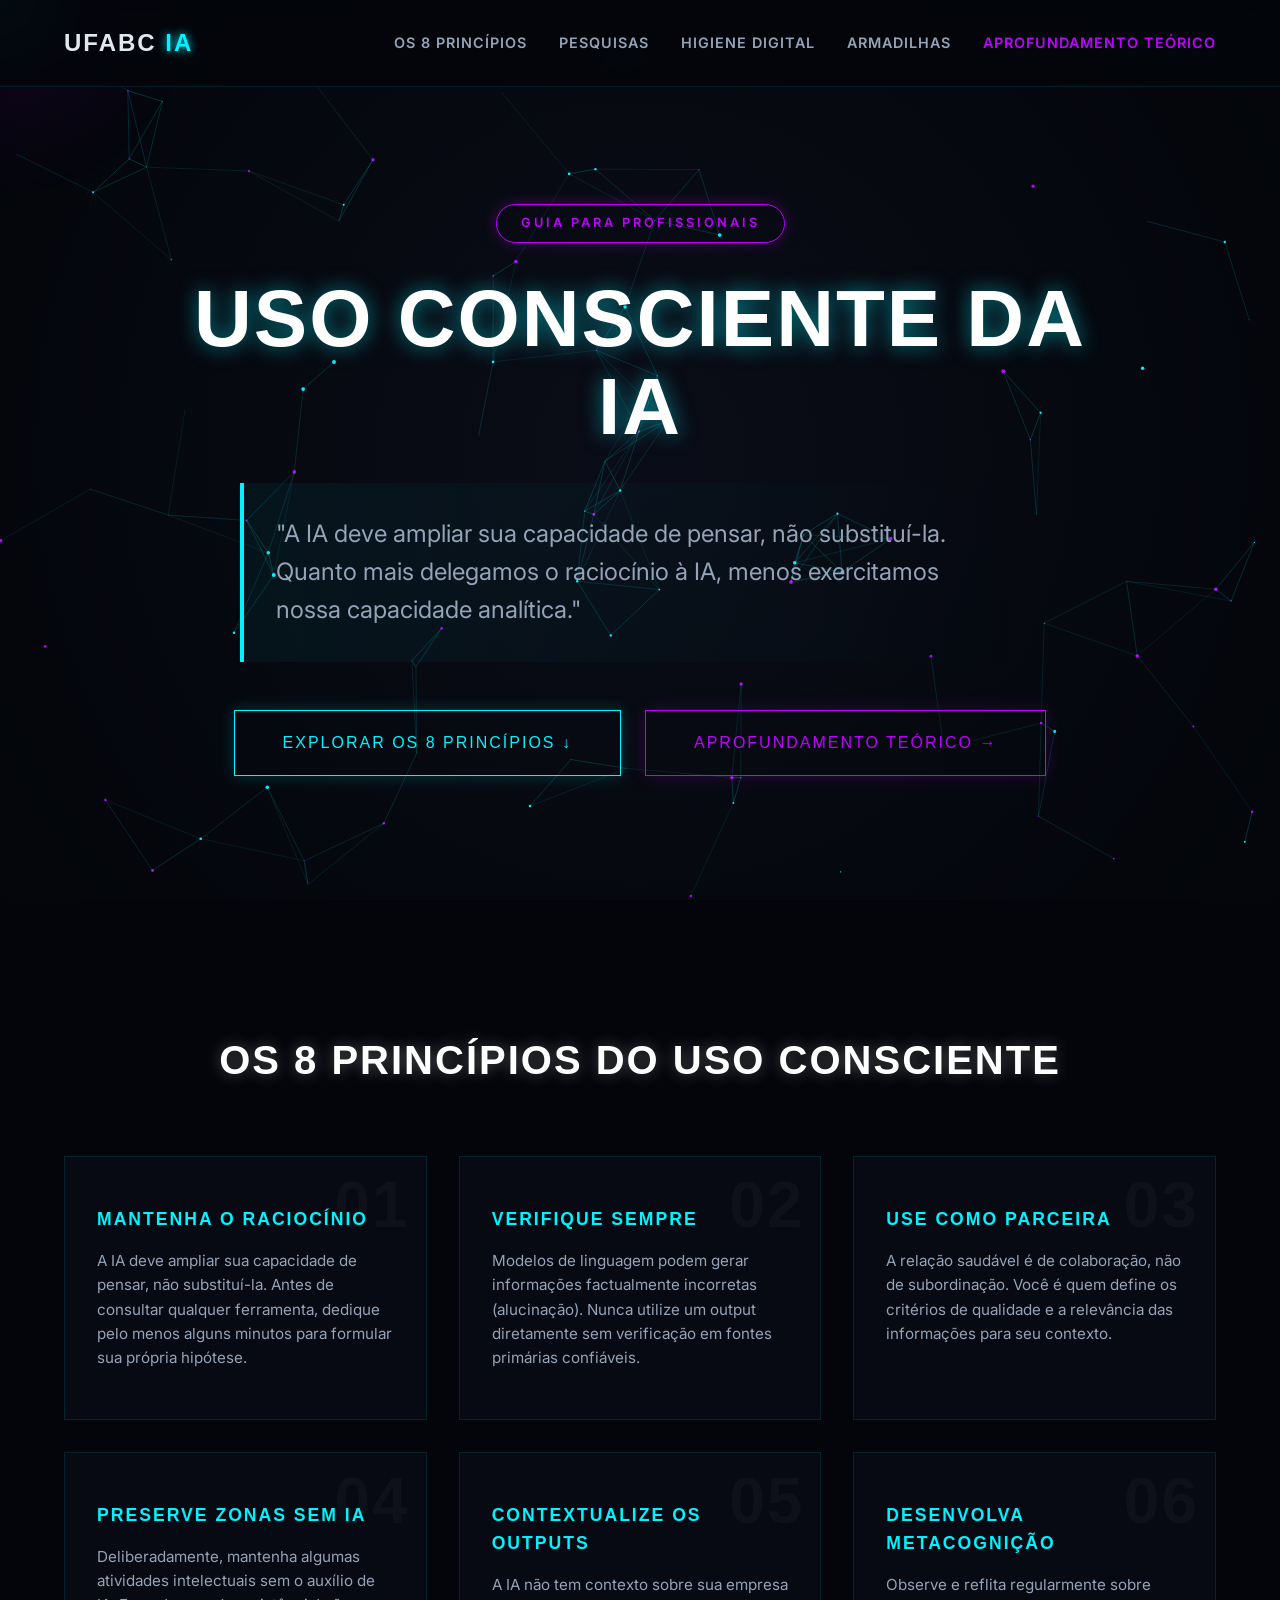
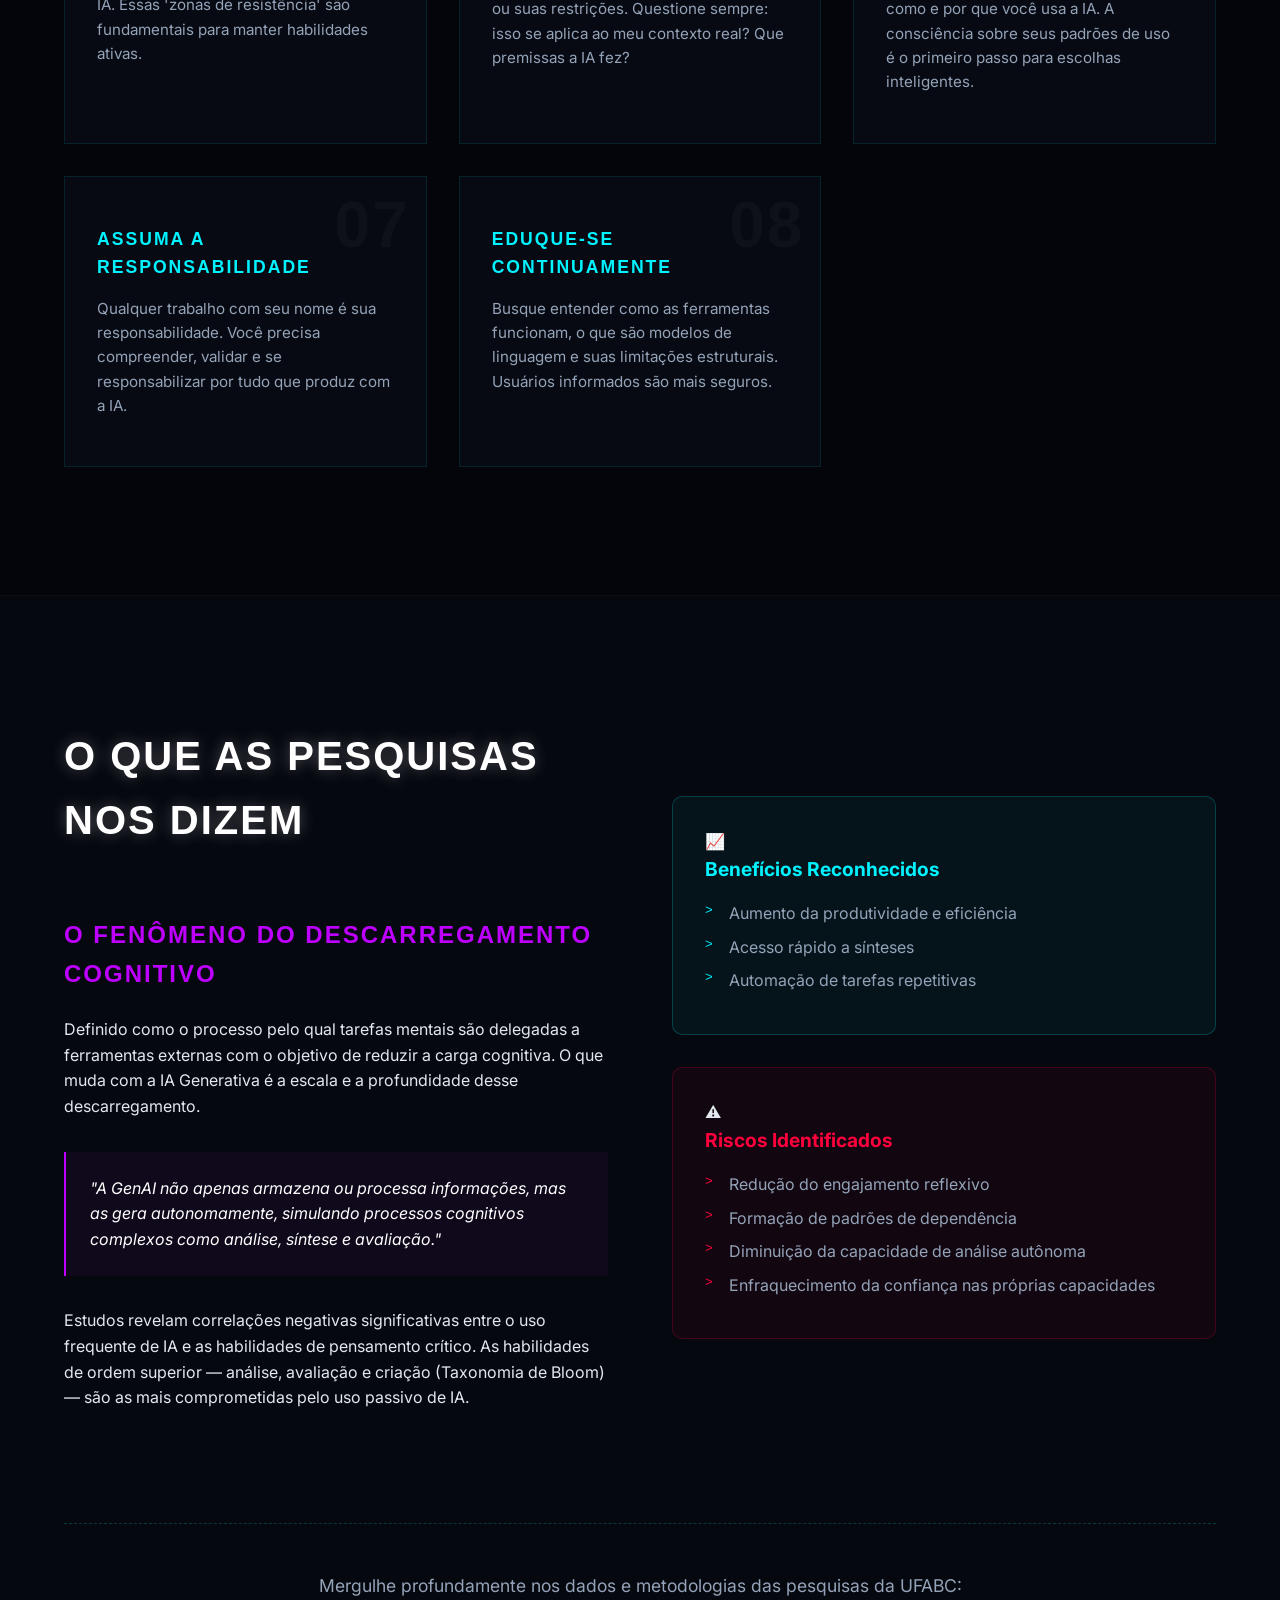
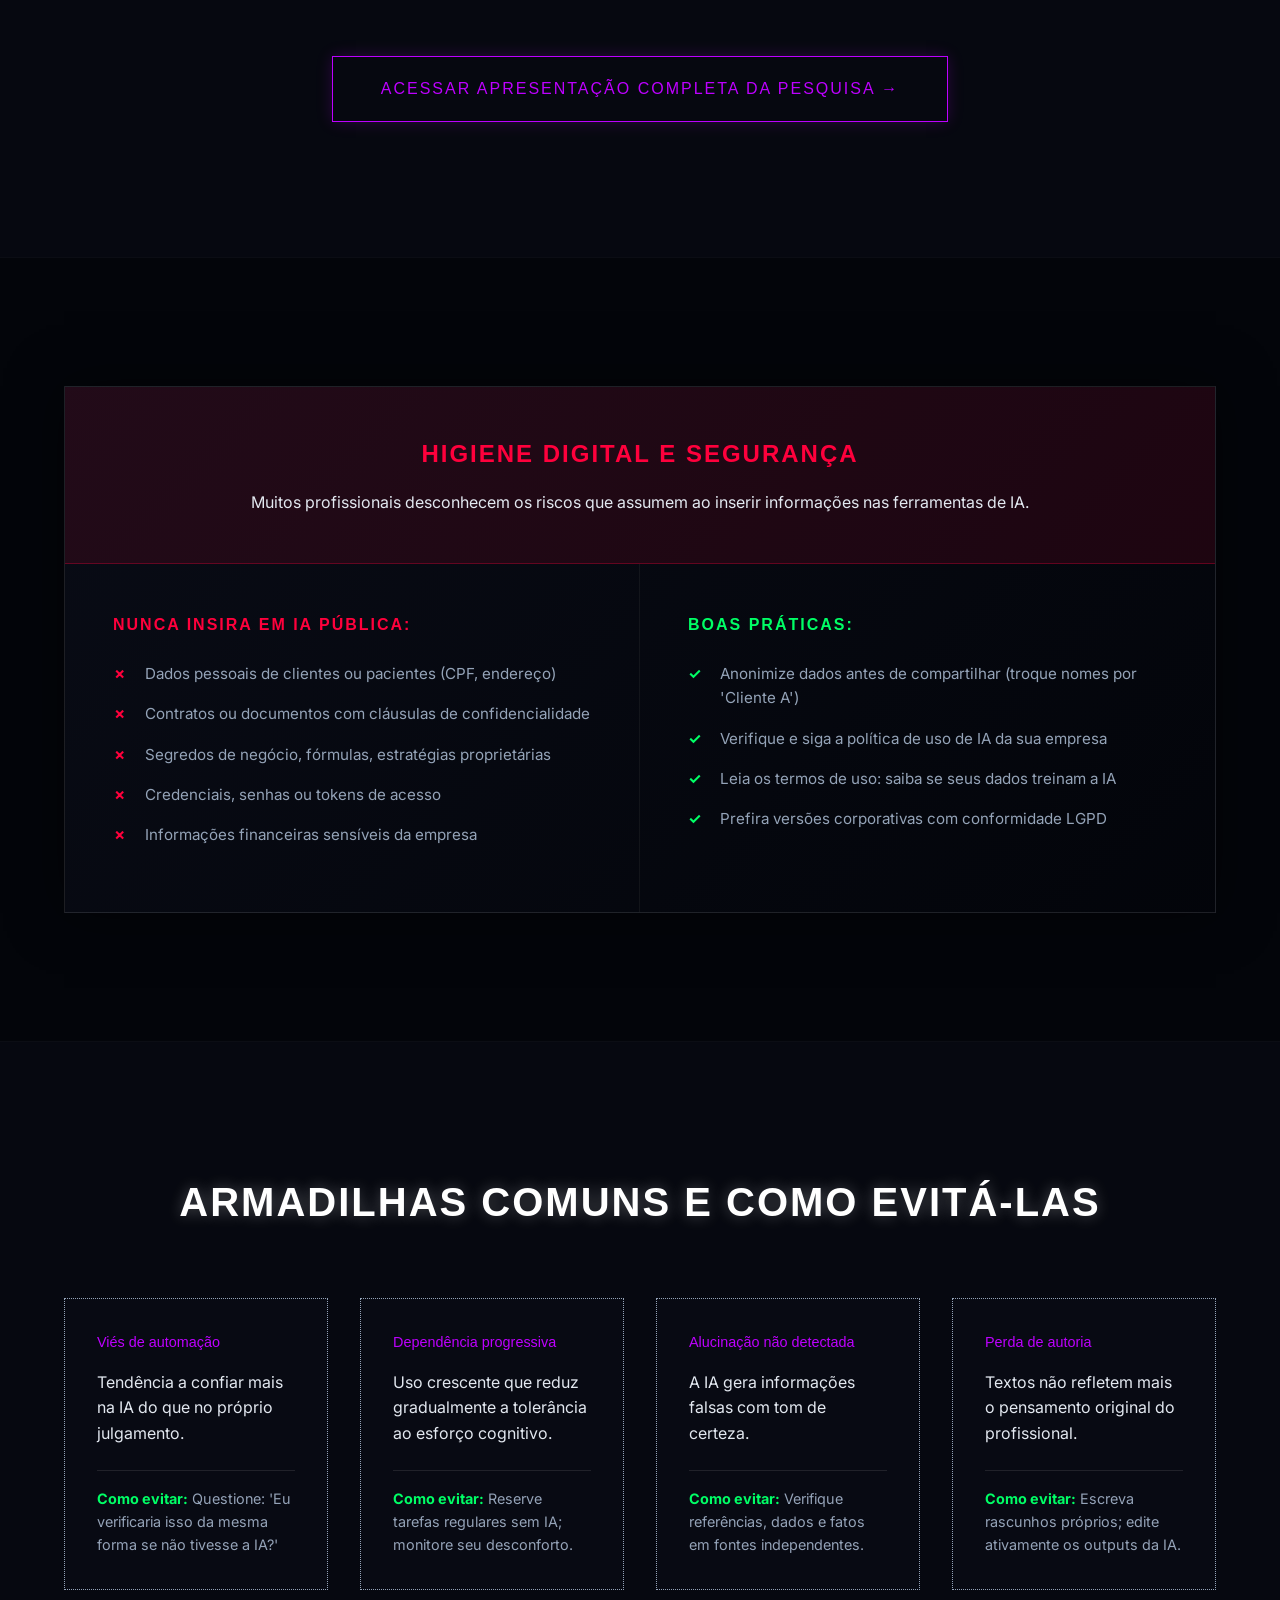
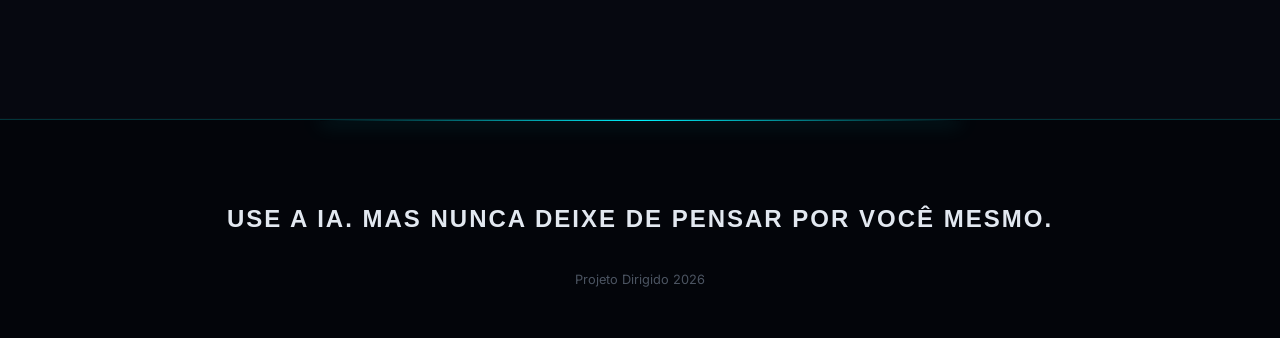
==== commit 63e0a9c0: "Add deep-dive links on the main page to the theoretical presentation" ====
--- a/index.html
+++ b/index.html
@@ -20,6 +20,7 @@
                 <li><a href="#pesquisas">Pesquisas</a></li>
                 <li><a href="#seguranca">Higiene Digital</a></li>
                 <li><a href="#armadilhas">Armadilhas</a></li>
+                <li><a href="apresentacao.html" class="highlight-link">Aprofundamento Teórico</a></li>
             </ul>
         </div>
     </nav>
@@ -31,9 +32,14 @@
             <p class="hero-quote">
                 "A IA deve ampliar sua capacidade de pensar, não substituí-la. Quanto mais delegamos o raciocínio à IA, menos exercitamos nossa capacidade analítica."
             </p>
-            <a href="#principios" class="cyber-button">
-                Explorar os 8 Princípios <span class="arrow">↓</span>
-            </a>
+            <div class="hero-buttons">
+                <a href="#principios" class="cyber-button">
+                    Explorar os 8 Princípios <span class="arrow">↓</span>
+                </a>
+                <a href="apresentacao.html" class="cyber-button secondary-btn">
+                    Aprofundamento Teórico <span class="arrow">→</span>
+                </a>
+            </div>
         </div>
     </header>
 
@@ -118,6 +124,13 @@
                         <li>Enfraquecimento da confiança nas próprias capacidades</li>
                     </ul>
                 </div>
+            </div>
+            
+            <div class="research-cta reveal delay-3">
+                <p>Mergulhe profundamente nos dados e metodologias das pesquisas da UFABC:</p>
+                <a href="apresentacao.html" class="cyber-button secondary-btn mt-4">
+                    Acessar Apresentação Completa da Pesquisa <span class="arrow">→</span>
+                </a>
             </div>
         </div>
     </section>
--- a/styles.css
+++ b/styles.css
@@ -492,6 +492,54 @@
 .delay-3 { transition-delay: 0.3s; }
 .delay-4 { transition-delay: 0.4s; }
 
+/* Additions for Presentation Integration */
+.hero-buttons {
+    display: flex;
+    gap: 1.5rem;
+    justify-content: center;
+    flex-wrap: wrap;
+}
+
+.secondary-btn {
+    border-color: var(--neon-purple);
+    color: var(--neon-purple);
+    box-shadow: 0 0 15px rgba(189, 0, 255, 0.2);
+}
+
+.secondary-btn::before {
+    background: var(--neon-purple);
+}
+
+.secondary-btn:hover {
+    color: var(--bg-color);
+    box-shadow: 0 0 30px rgba(189, 0, 255, 0.6);
+}
+
+.highlight-link {
+    color: var(--neon-purple) !important;
+}
+
+.highlight-link:hover {
+    color: #fff !important;
+    text-shadow: 0 0 10px var(--neon-purple) !important;
+}
+
+.research-cta {
+    grid-column: 1 / -1;
+    text-align: center;
+    margin-top: 3rem;
+    padding-top: 3rem;
+    border-top: 1px dashed rgba(0, 243, 255, 0.2);
+}
+
+.research-cta p {
+    color: var(--text-secondary);
+    font-size: 1.1rem;
+    margin-bottom: 1.5rem;
+}
+
+.mt-4 { margin-top: 2rem; }
+
 /* Responsive */
 @media (max-width: 992px) {
     .grid-2-col, .security-content { grid-template-columns: 1fr; gap: 2rem; }
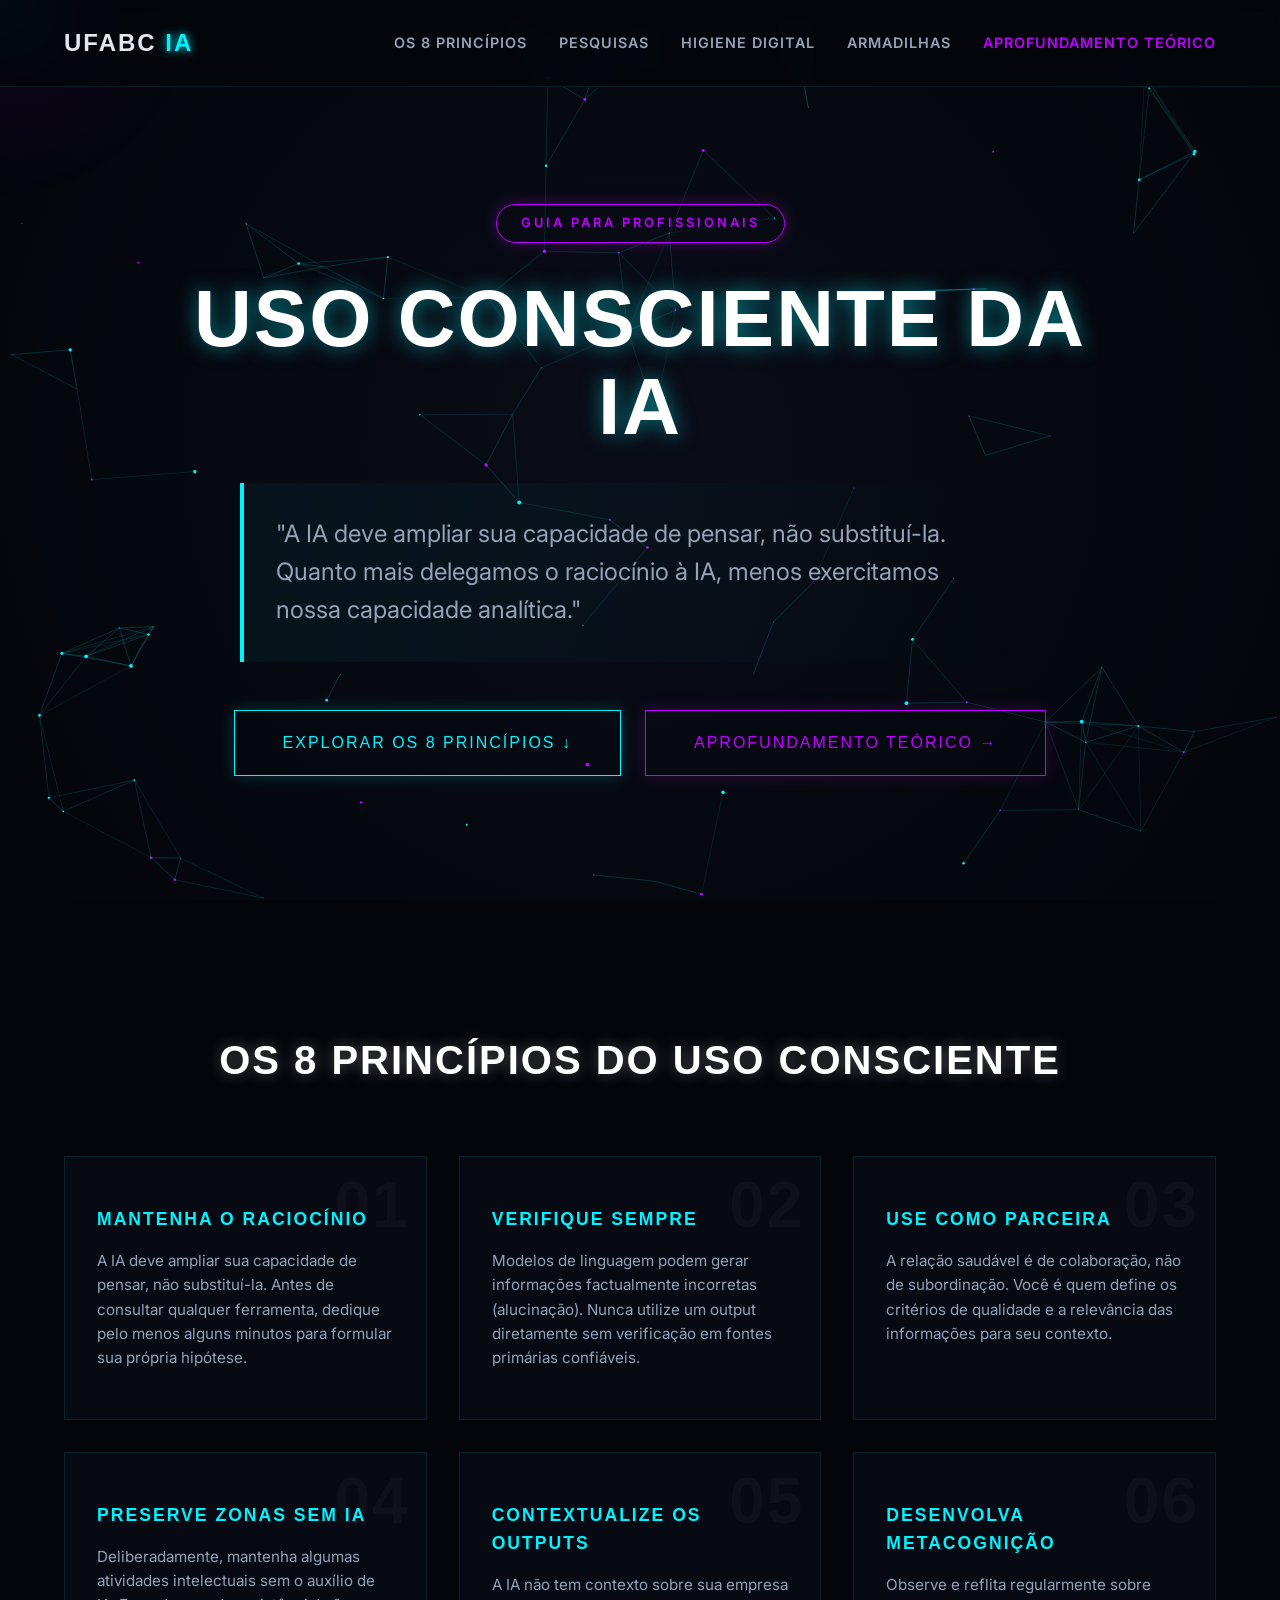
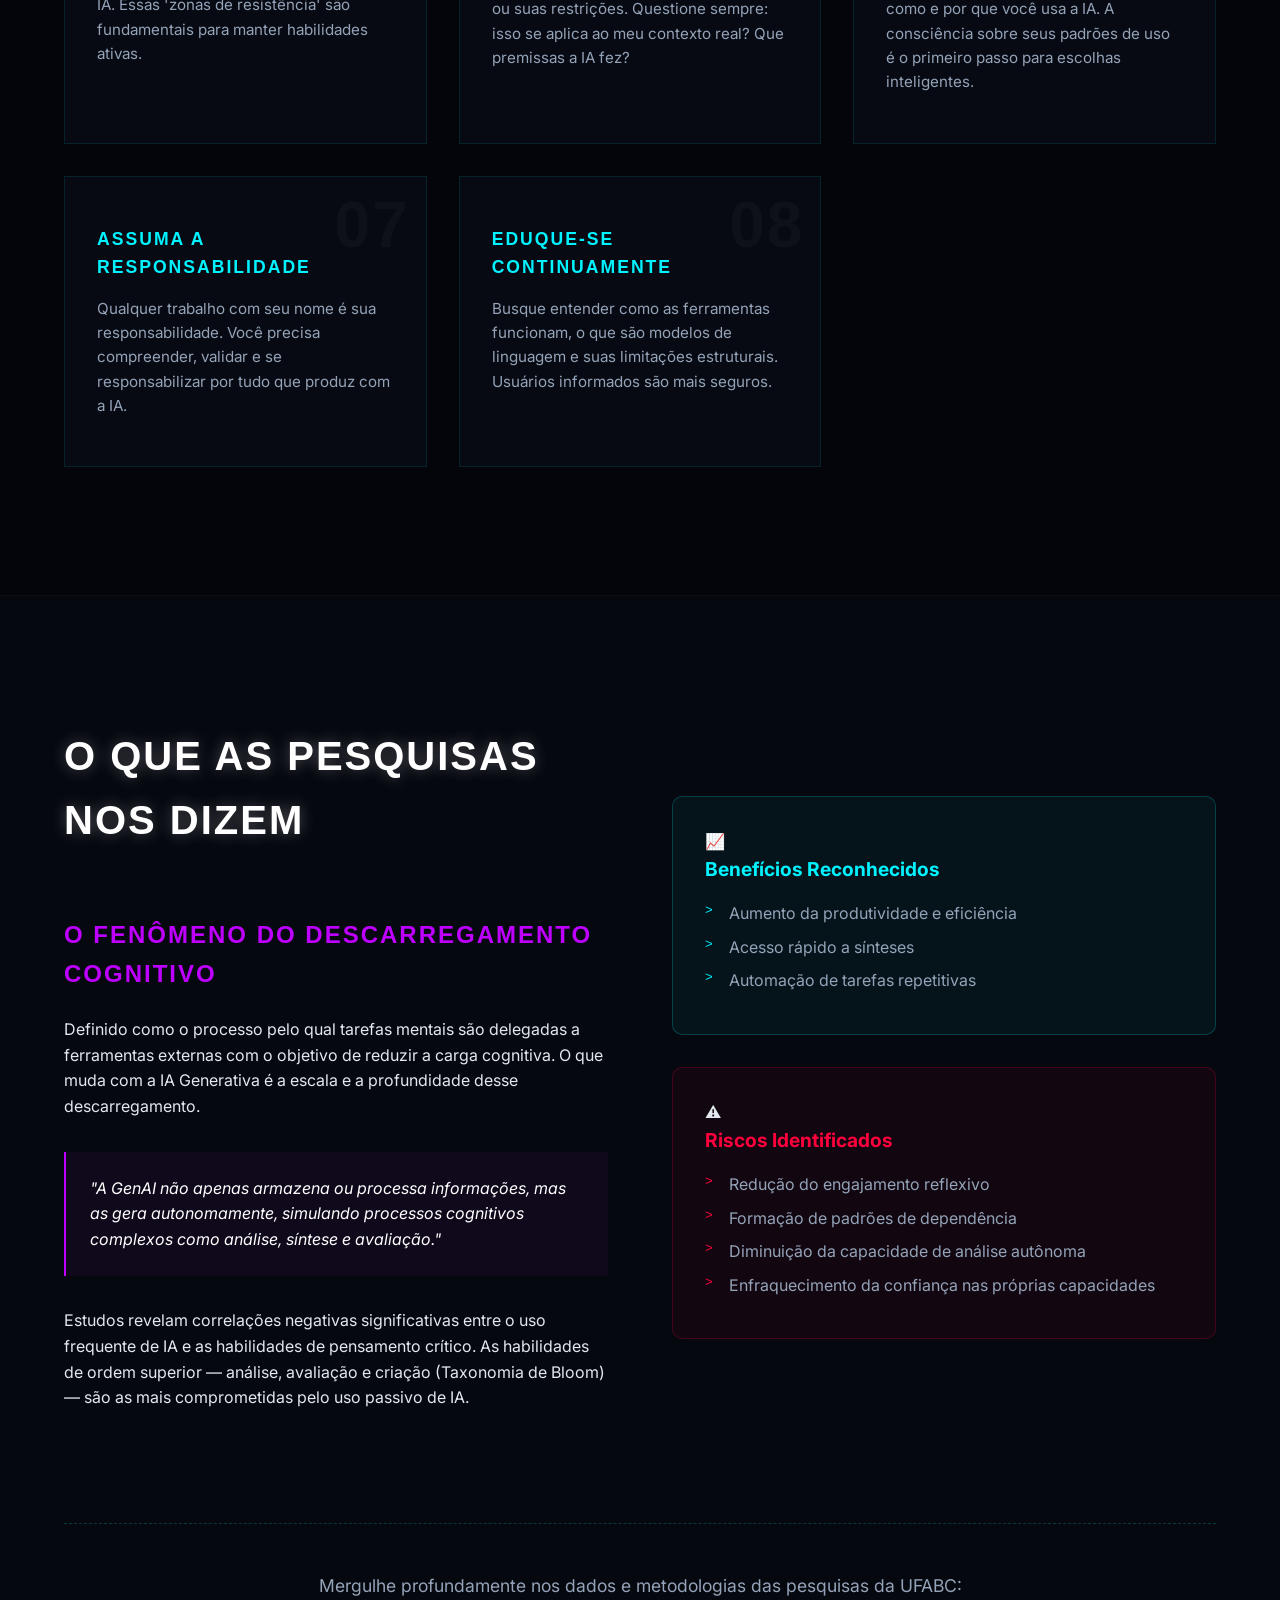
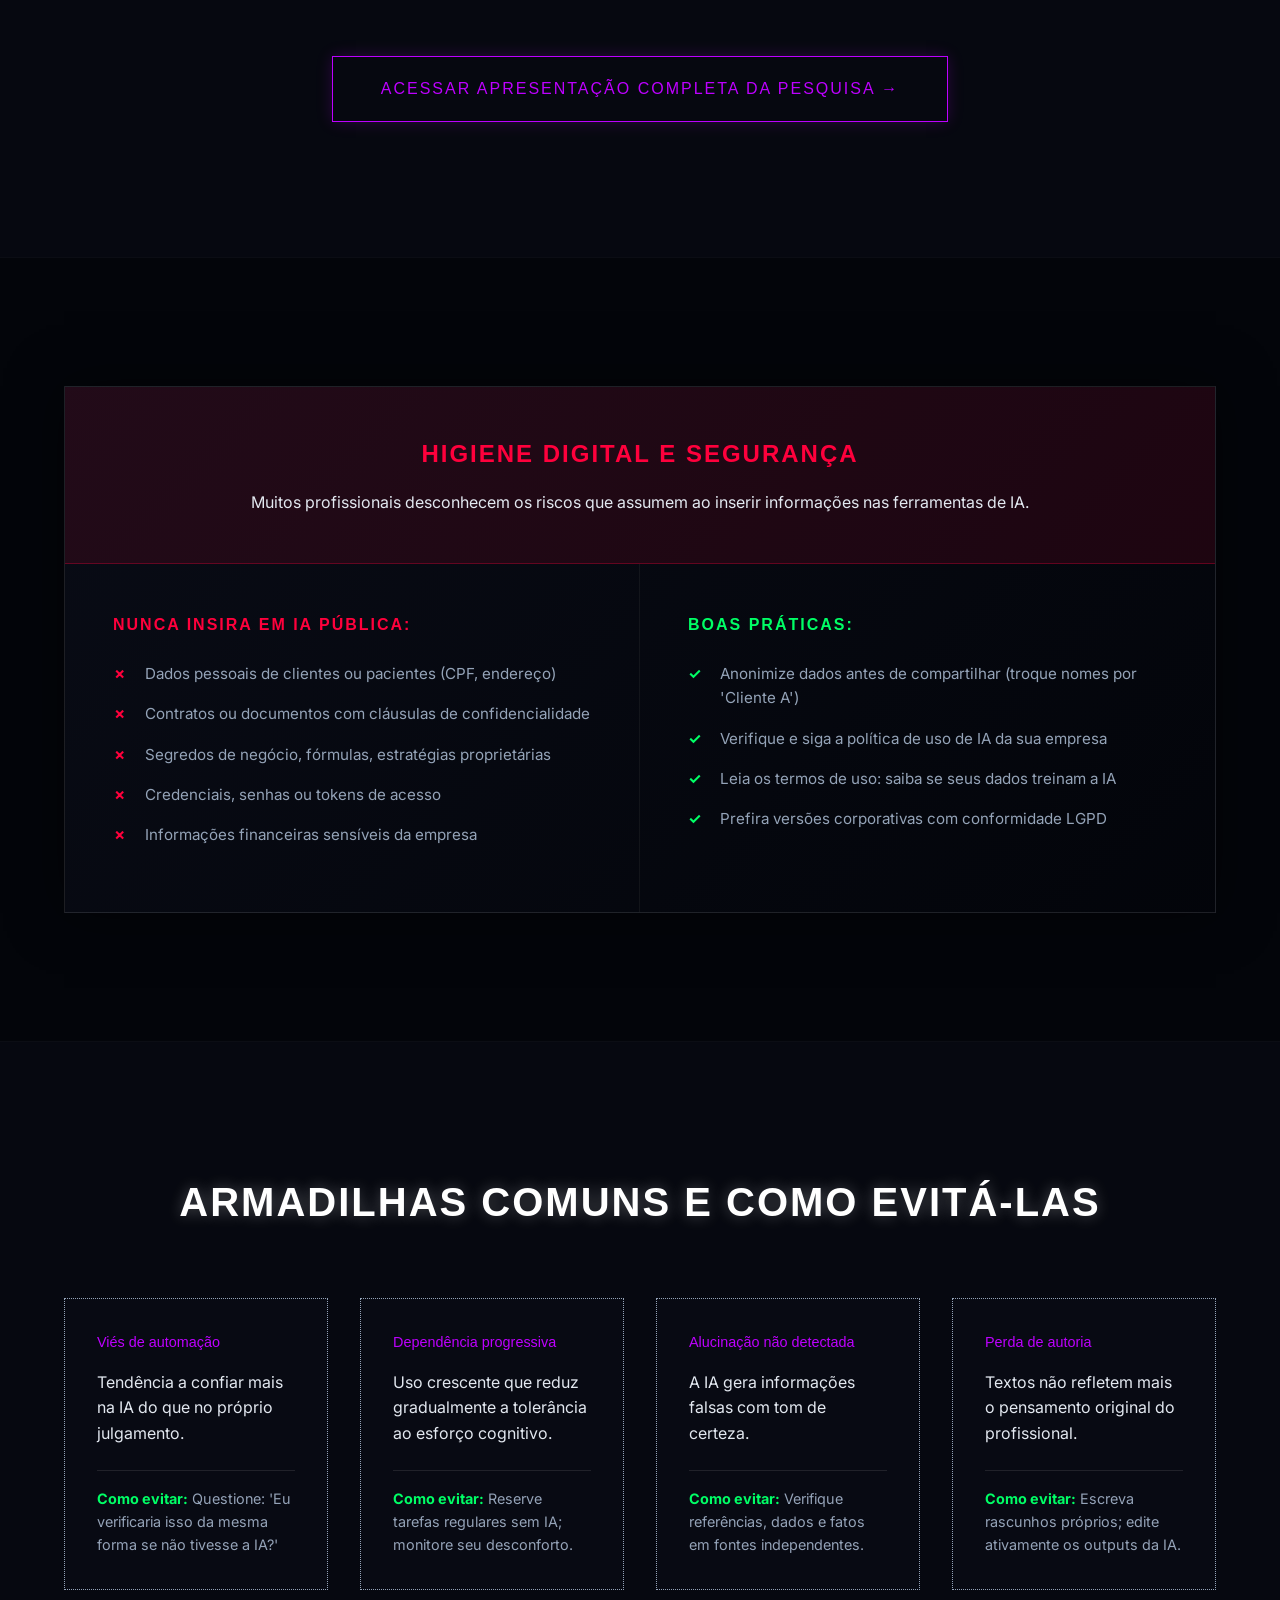
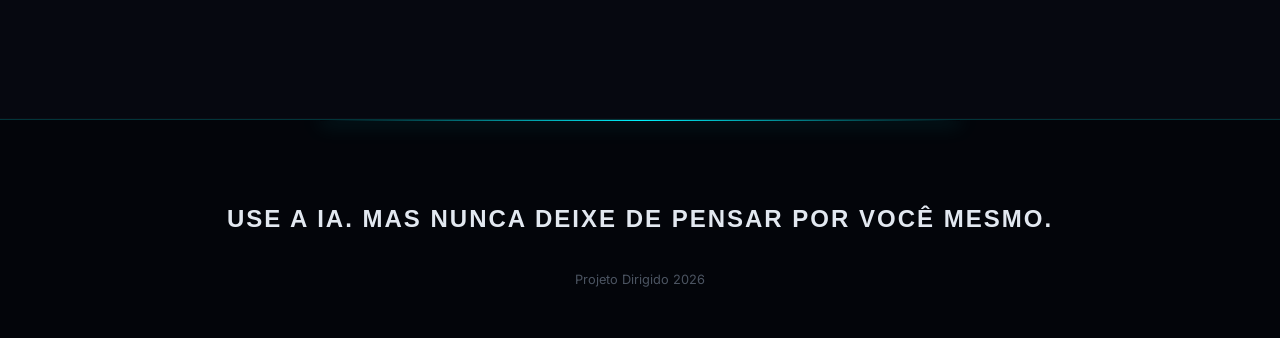
==== commit 86ce639f: "Enhance mobile layout responsiveness and update site titles" ====
--- a/index.html
+++ b/index.html
@@ -3,7 +3,7 @@
 <head>
     <meta charset="UTF-8">
     <meta name="viewport" content="width=device-width, initial-scale=1.0">
-    <title>Uso Consciente da IA | Guia Definitivo</title>
+    <title>UFABC Guia de uso de ia</title>
     <link rel="stylesheet" href="styles.css">
     <link href="https://fonts.googleapis.com/css2?family=Syncopate:wght@400;700&family=Inter:wght@300;400;600;800&display=swap" rel="stylesheet">
 </head>
--- a/styles.css
+++ b/styles.css
@@ -548,11 +548,37 @@
 }
 
 @media (max-width: 768px) {
-    .nav-links { display: none; }
-    .glitch { font-size: 2.5rem; }
+    .navbar {
+        padding: 1rem 5%;
+        flex-direction: column;
+        align-items: flex-start;
+        gap: 1rem;
+    }
+    .nav-links {
+        display: flex;
+        overflow-x: auto;
+        width: 100%;
+        padding-bottom: 0.5rem;
+        -webkit-overflow-scrolling: touch;
+        gap: 1.5rem;
+        justify-content: flex-start;
+    }
+    .glitch { font-size: clamp(2rem, 8vw, 3.5rem); }
     .hero-quote { font-size: 1.1rem; padding: 1.5rem; }
     .card-number { font-size: 3rem; }
     .section { padding: 4rem 0; }
+    
+    .hero-buttons {
+        flex-direction: column;
+        width: 100%;
+        padding: 0 1rem;
+    }
+    .cyber-button { width: 100%; text-align: center; }
+    
+    .section-title { font-size: 1.8rem; margin-bottom: 2rem; }
+    .principles-grid { grid-template-columns: 1fr; }
+    .traps-grid { grid-template-columns: 1fr; }
+    
     body { cursor: auto; } /* Disable custom cursor on mobile */
     .glow-cursor { display: none; }
 }
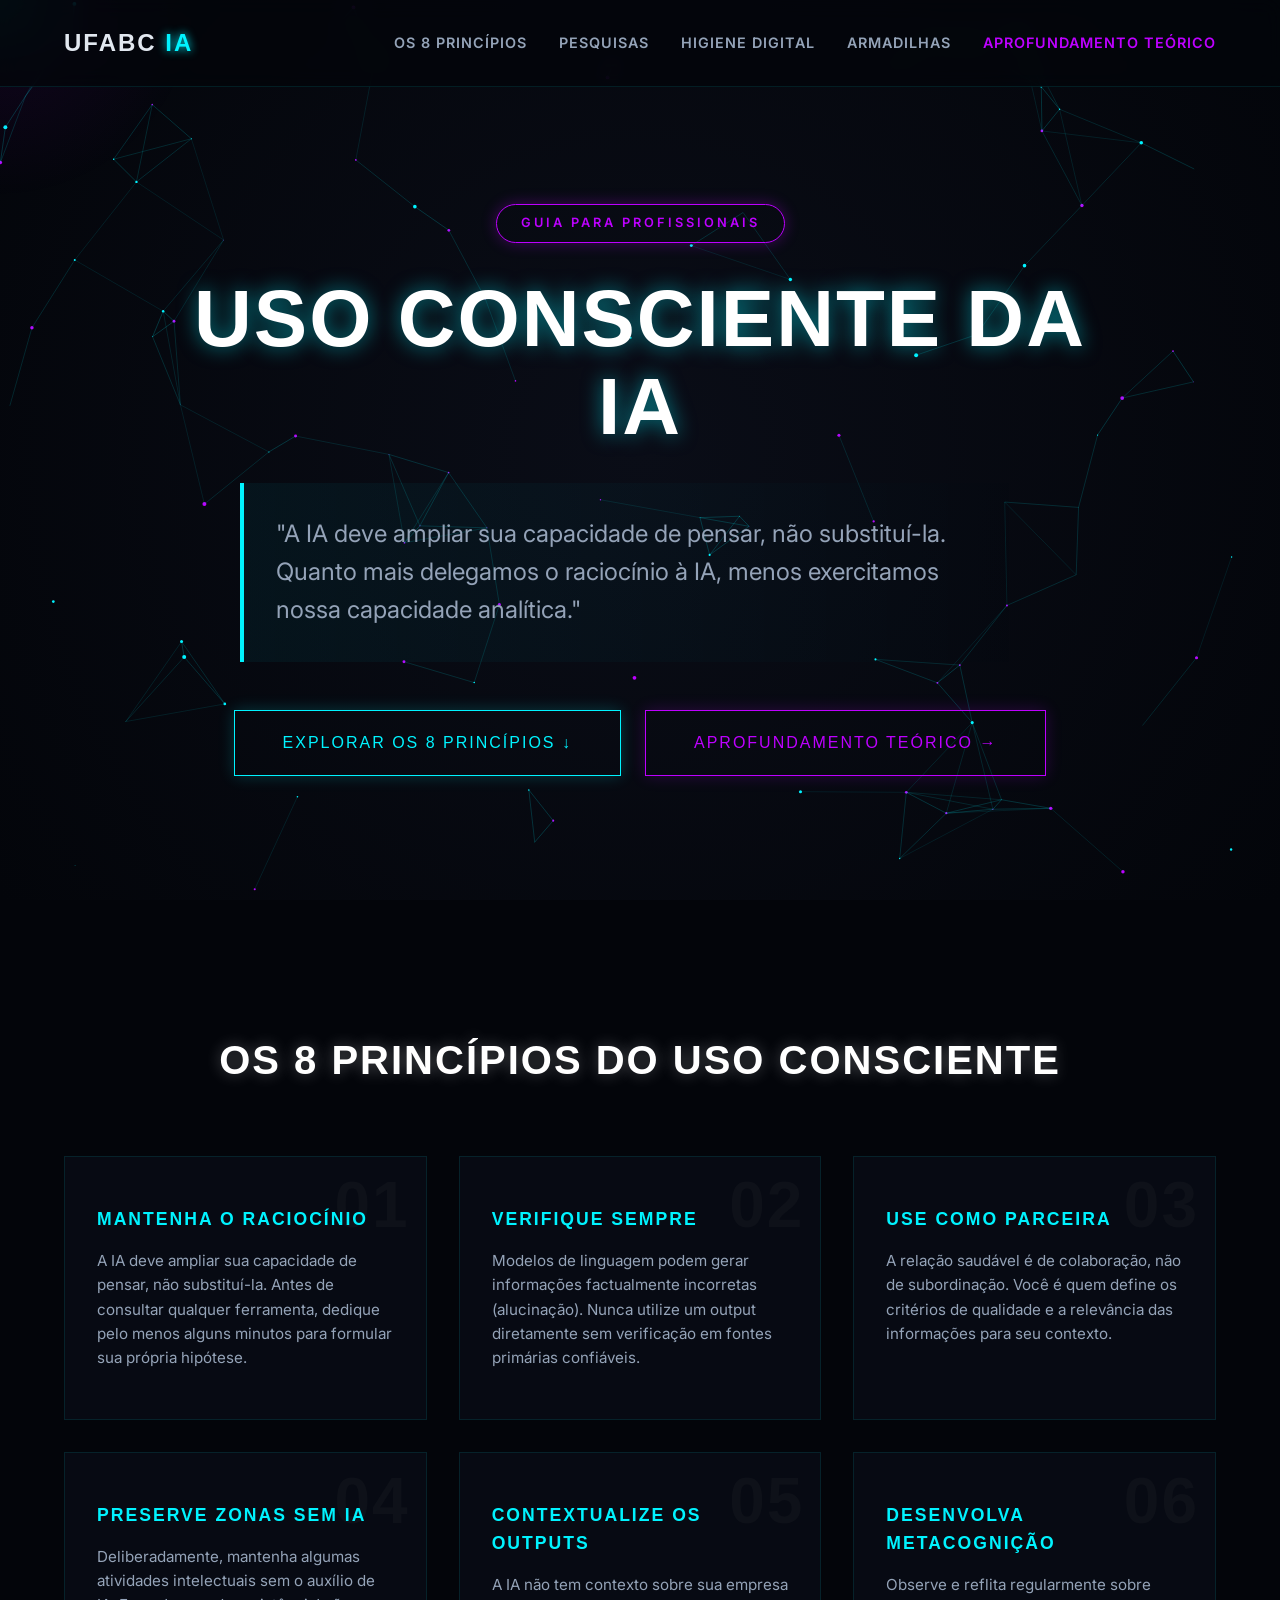
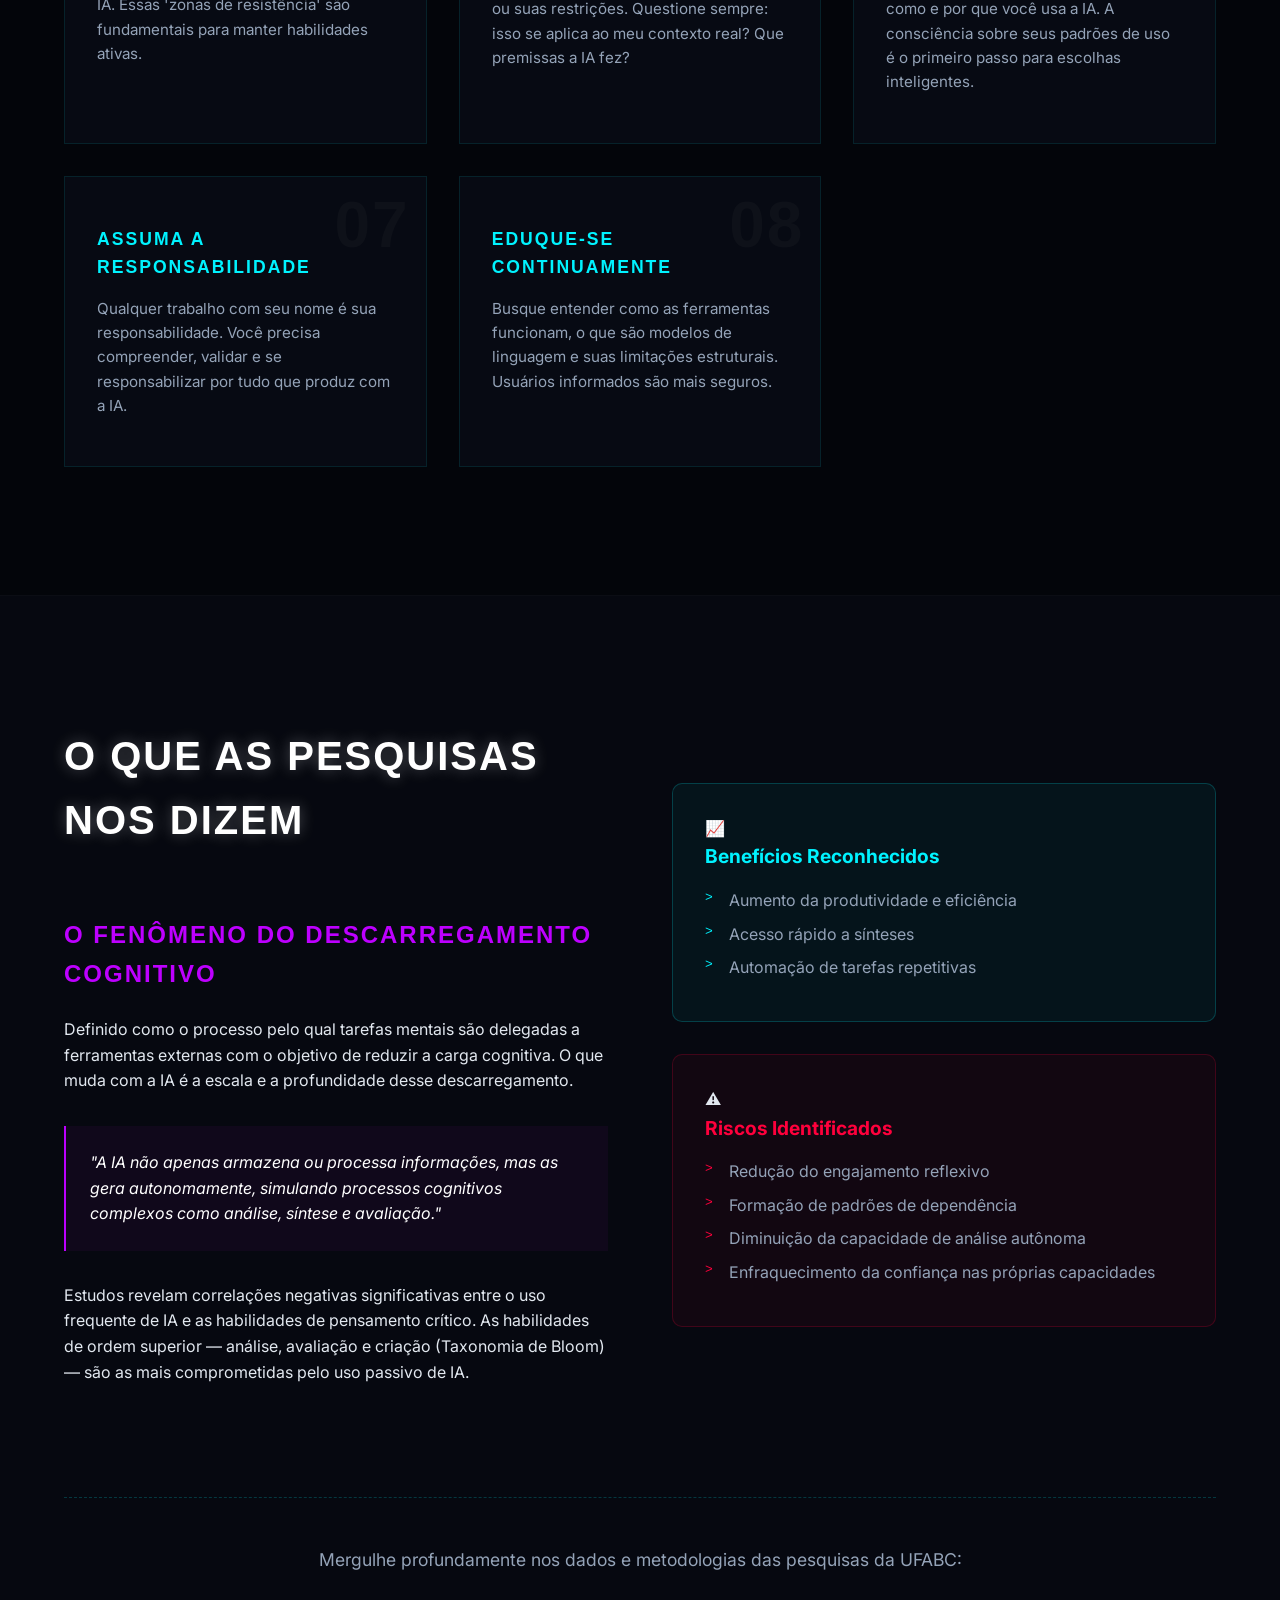
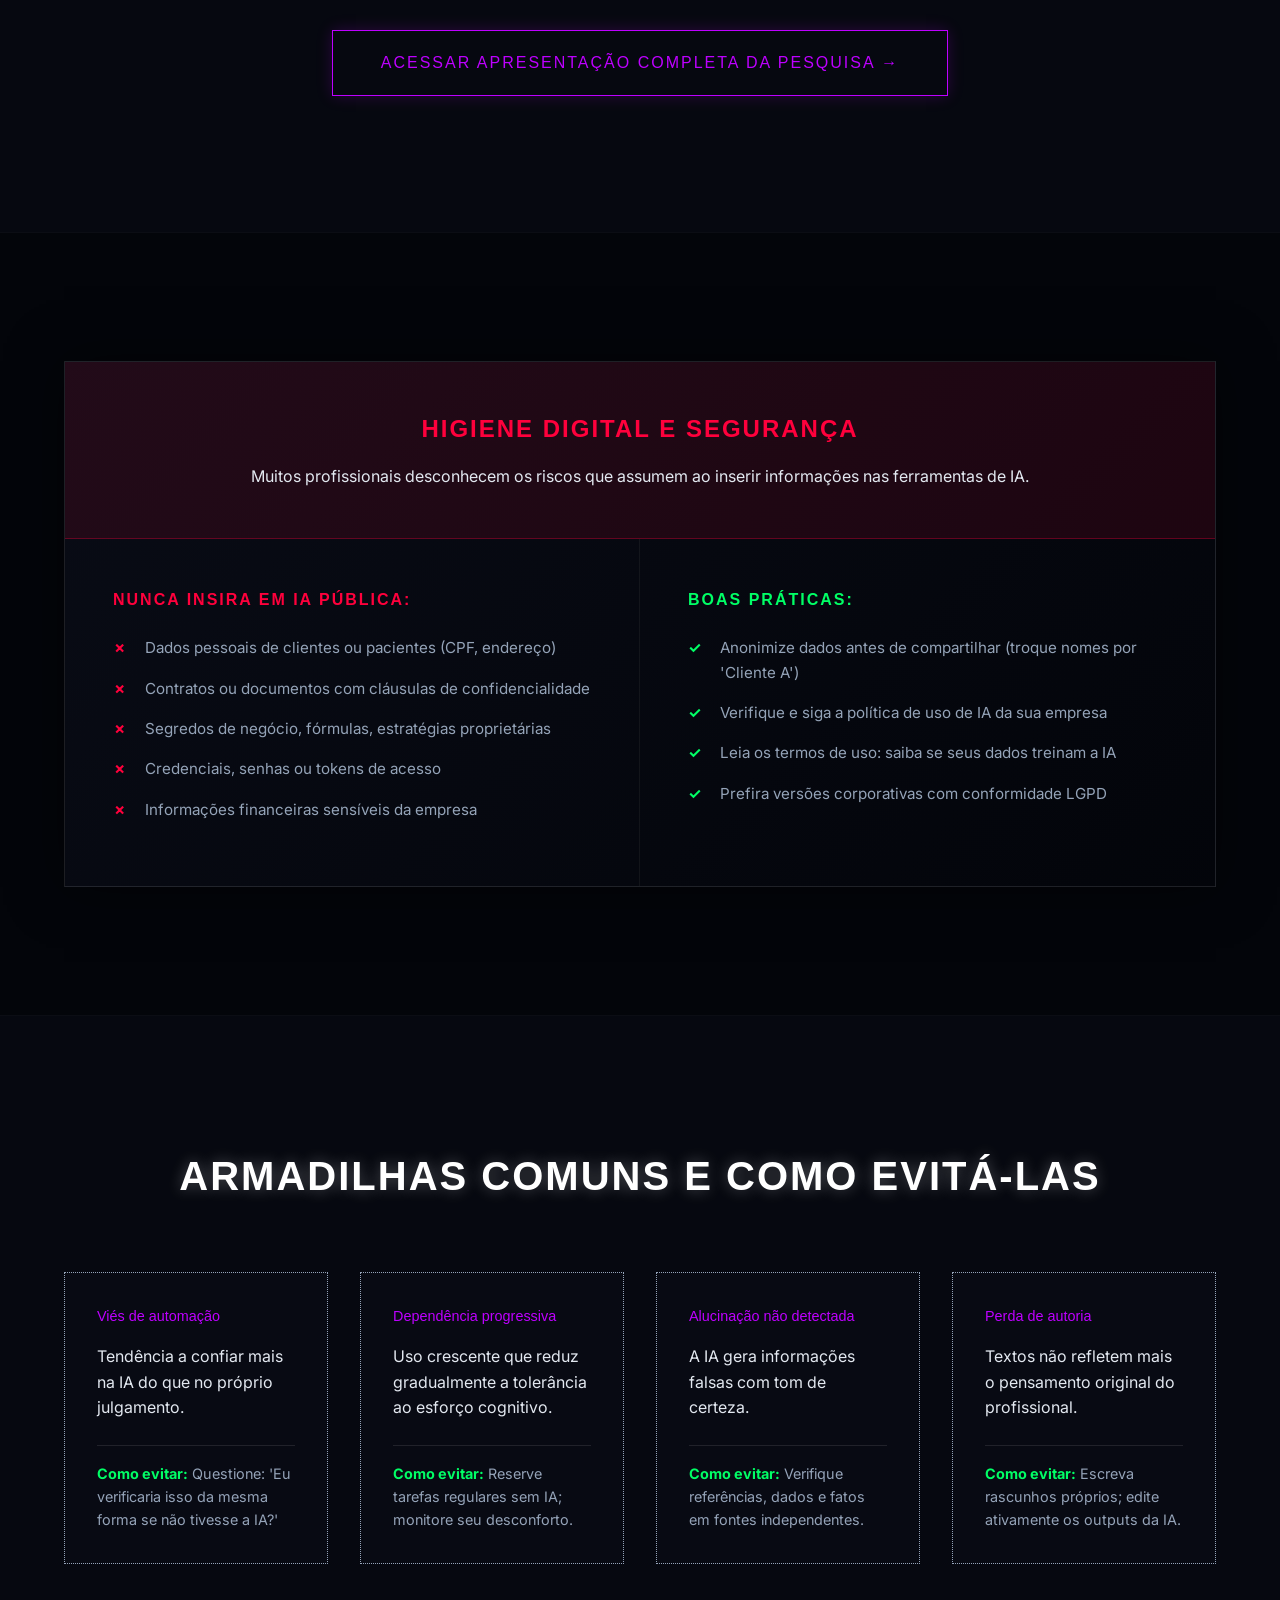
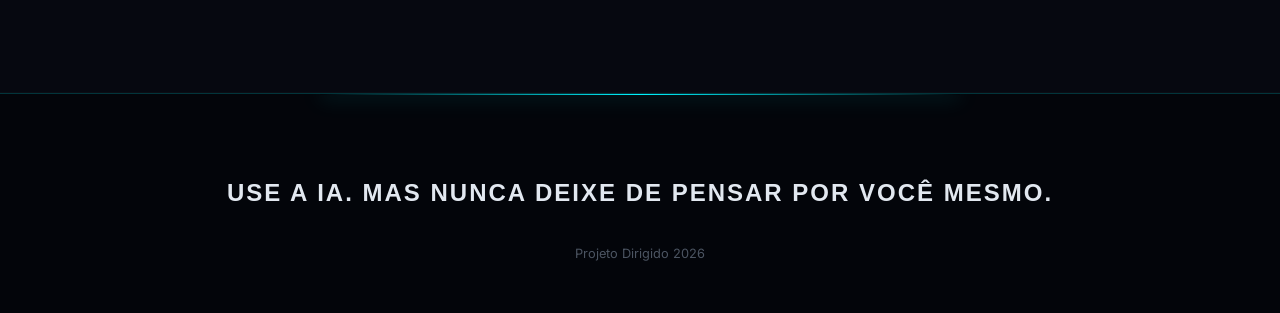
==== commit 34d796f8: "Replace GenAI with IA and add mobile hamburger menu" ====
--- a/index.html
+++ b/index.html
@@ -15,7 +15,12 @@
     <nav class="navbar">
         <div class="nav-content">
             <div class="logo">UFABC <span>IA</span></div>
-            <ul class="nav-links">
+            <div class="hamburger" id="hamburger">
+                <span></span>
+                <span></span>
+                <span></span>
+            </div>
+            <ul class="nav-links" id="nav-links">
                 <li><a href="#principios">Os 8 Princípios</a></li>
                 <li><a href="#pesquisas">Pesquisas</a></li>
                 <li><a href="#seguranca">Higiene Digital</a></li>
@@ -97,9 +102,9 @@
                 <h2 class="section-title left-align">O Que as Pesquisas Nos Dizem</h2>
                 <div class="content-block">
                     <h3>O Fenômeno do Descarregamento Cognitivo</h3>
-                    <p>Definido como o processo pelo qual tarefas mentais são delegadas a ferramentas externas com o objetivo de reduzir a carga cognitiva. O que muda com a IA Generativa é a escala e a profundidade desse descarregamento.</p>
+                    <p>Definido como o processo pelo qual tarefas mentais são delegadas a ferramentas externas com o objetivo de reduzir a carga cognitiva. O que muda com a IA é a escala e a profundidade desse descarregamento.</p>
                     <blockquote class="neon-quote">
-                        "A GenAI não apenas armazena ou processa informações, mas as gera autonomamente, simulando processos cognitivos complexos como análise, síntese e avaliação."
+                        "A IA não apenas armazena ou processa informações, mas as gera autonomamente, simulando processos cognitivos complexos como análise, síntese e avaliação."
                     </blockquote>
                     <p>Estudos revelam correlações negativas significativas entre o uso frequente de IA e as habilidades de pensamento crítico. As habilidades de ordem superior — análise, avaliação e criação (Taxonomia de Bloom) — são as mais comprometidas pelo uso passivo de IA.</p>
                 </div>
--- a/styles.css
+++ b/styles.css
@@ -115,6 +115,36 @@
     text-shadow: 0 0 10px rgba(0, 243, 255, 0.5);
 }
 
+/* Hamburger Menu */
+.hamburger {
+    display: none;
+    flex-direction: column;
+    gap: 6px;
+    cursor: pointer;
+    z-index: 1001;
+}
+
+.hamburger span {
+    width: 30px;
+    height: 3px;
+    background-color: var(--neon-cyan);
+    transition: 0.3s;
+    border-radius: 3px;
+    box-shadow: 0 0 5px rgba(0, 243, 255, 0.5);
+}
+
+.hamburger.active span:nth-child(1) {
+    transform: translateY(9px) rotate(45deg);
+}
+
+.hamburger.active span:nth-child(2) {
+    opacity: 0;
+}
+
+.hamburger.active span:nth-child(3) {
+    transform: translateY(-9px) rotate(-45deg);
+}
+
 /* Hero Section */
 .hero {
     min-height: 100vh;
@@ -550,19 +580,36 @@
 @media (max-width: 768px) {
     .navbar {
         padding: 1rem 5%;
+    }
+    
+    .hamburger {
+        display: flex;
+    }
+
+    .nav-links {
+        position: fixed;
+        top: 0;
+        right: -100%;
+        width: 70%;
+        max-width: 300px;
+        height: 100vh;
+        background: rgba(3, 5, 10, 0.95);
+        backdrop-filter: blur(15px);
+        -webkit-backdrop-filter: blur(15px);
+        border-left: 1px solid var(--neon-purple);
         flex-direction: column;
-        align-items: flex-start;
-        gap: 1rem;
+        justify-content: center;
+        align-items: center;
+        gap: 2rem;
+        transition: 0.4s ease-in-out;
+        z-index: 1000;
+        overflow-y: auto;
     }
-    .nav-links {
-        display: flex;
-        overflow-x: auto;
-        width: 100%;
-        padding-bottom: 0.5rem;
-        -webkit-overflow-scrolling: touch;
-        gap: 1.5rem;
-        justify-content: flex-start;
+    
+    .nav-links.active {
+        right: 0;
     }
+    
     .glitch { font-size: clamp(2rem, 8vw, 3.5rem); }
     .hero-quote { font-size: 1.1rem; padding: 1.5rem; }
     .card-number { font-size: 3rem; }
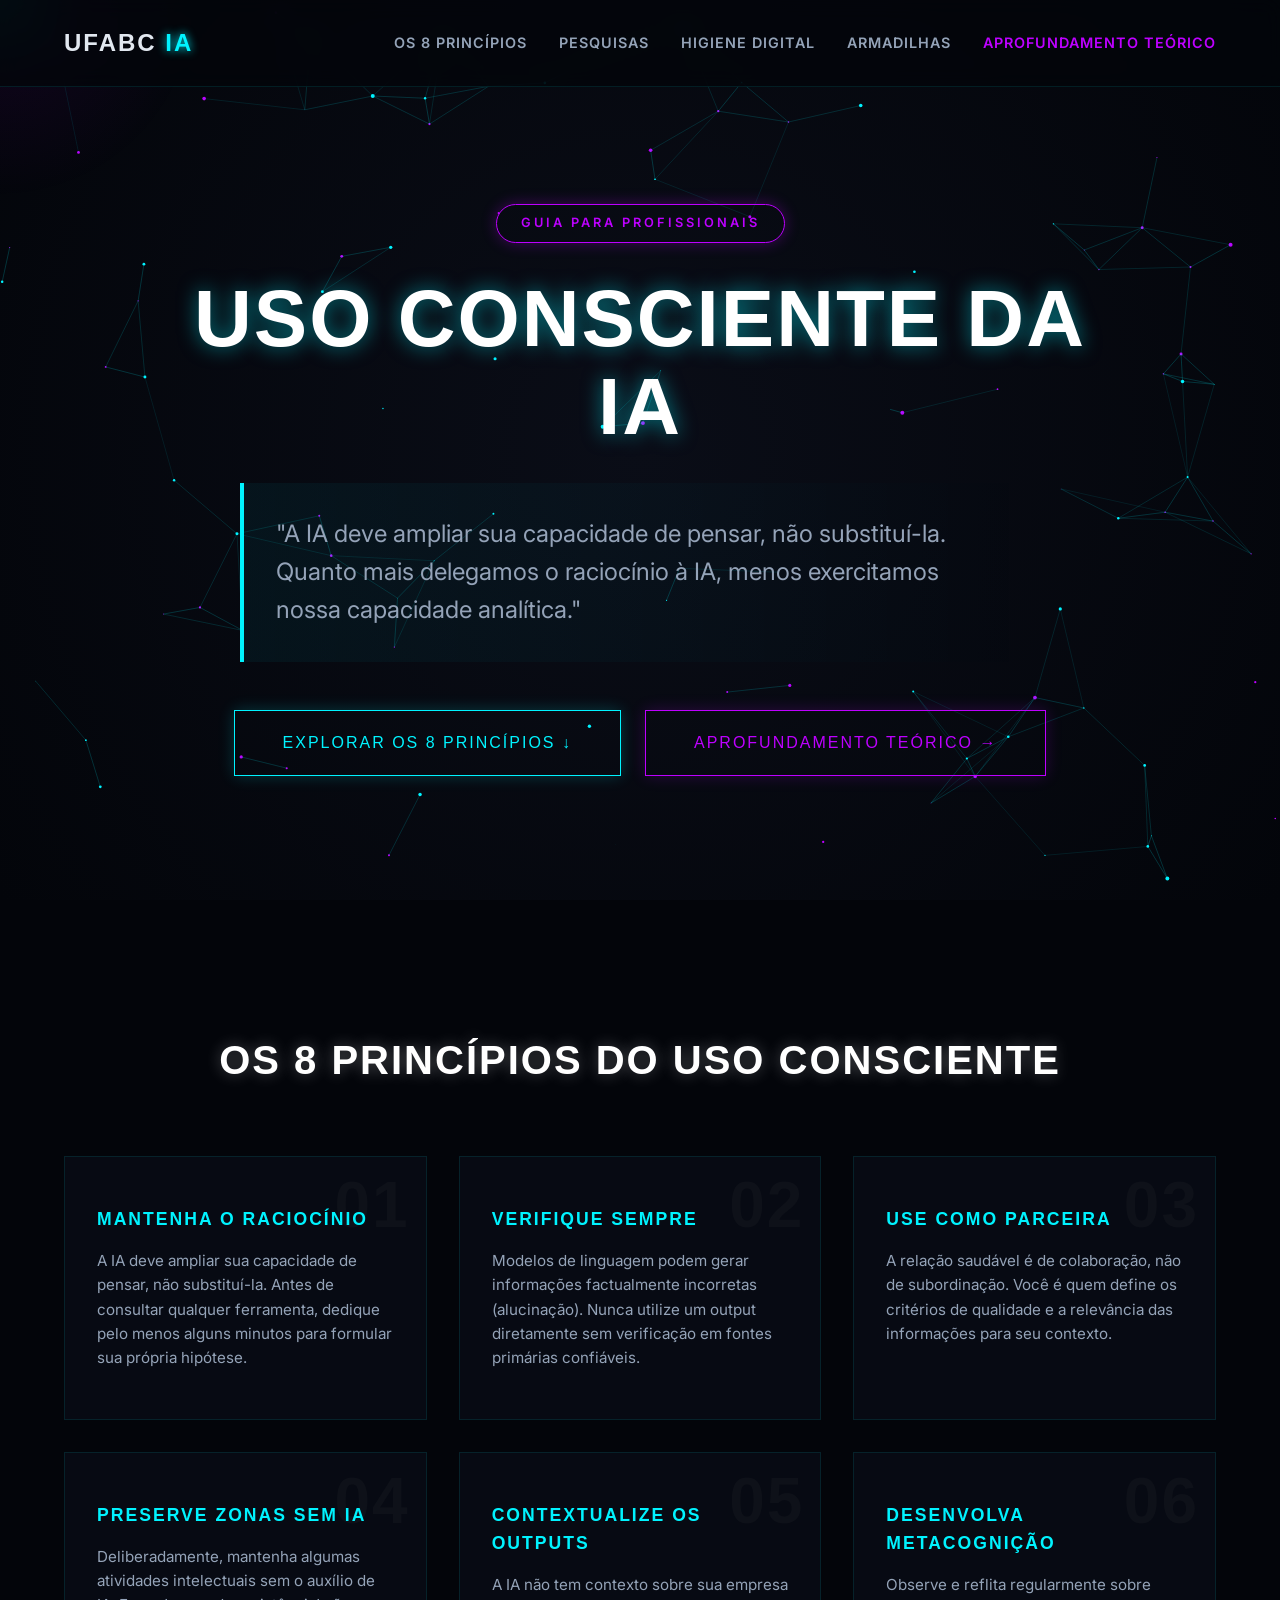
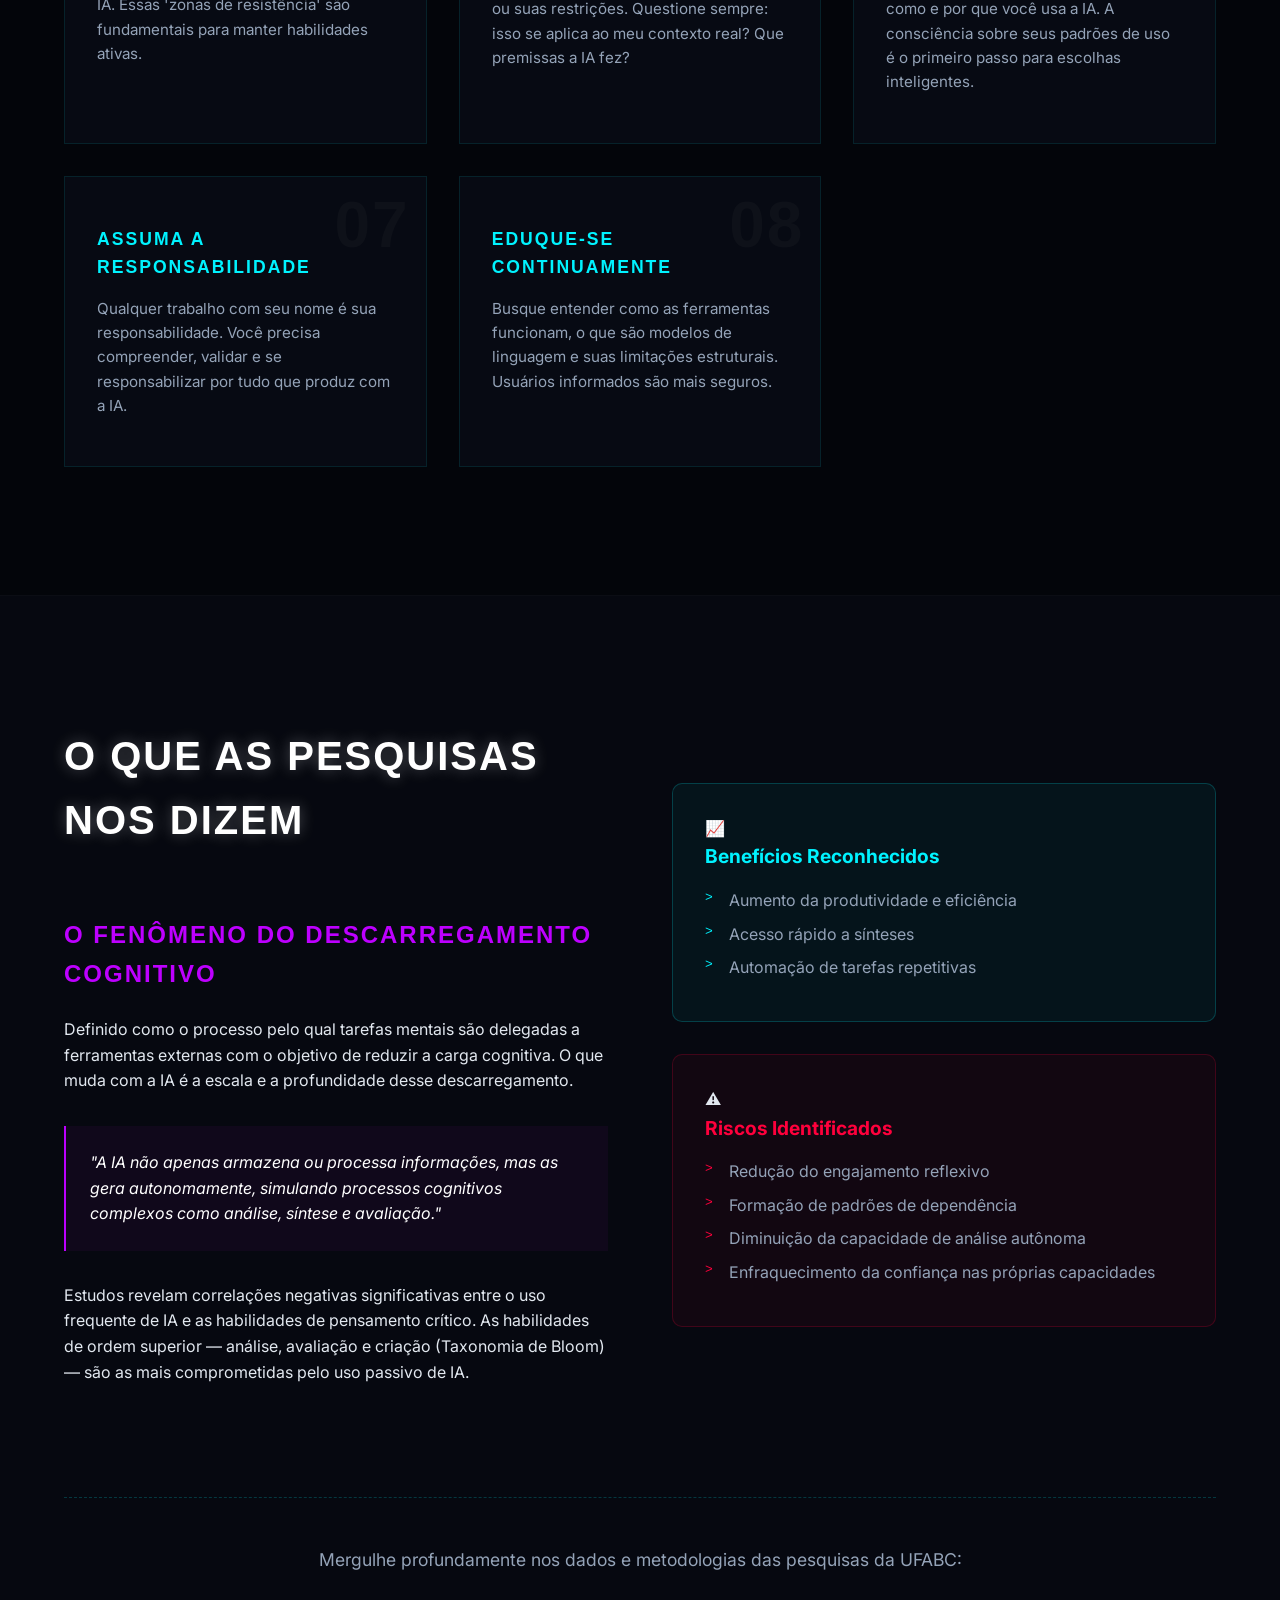
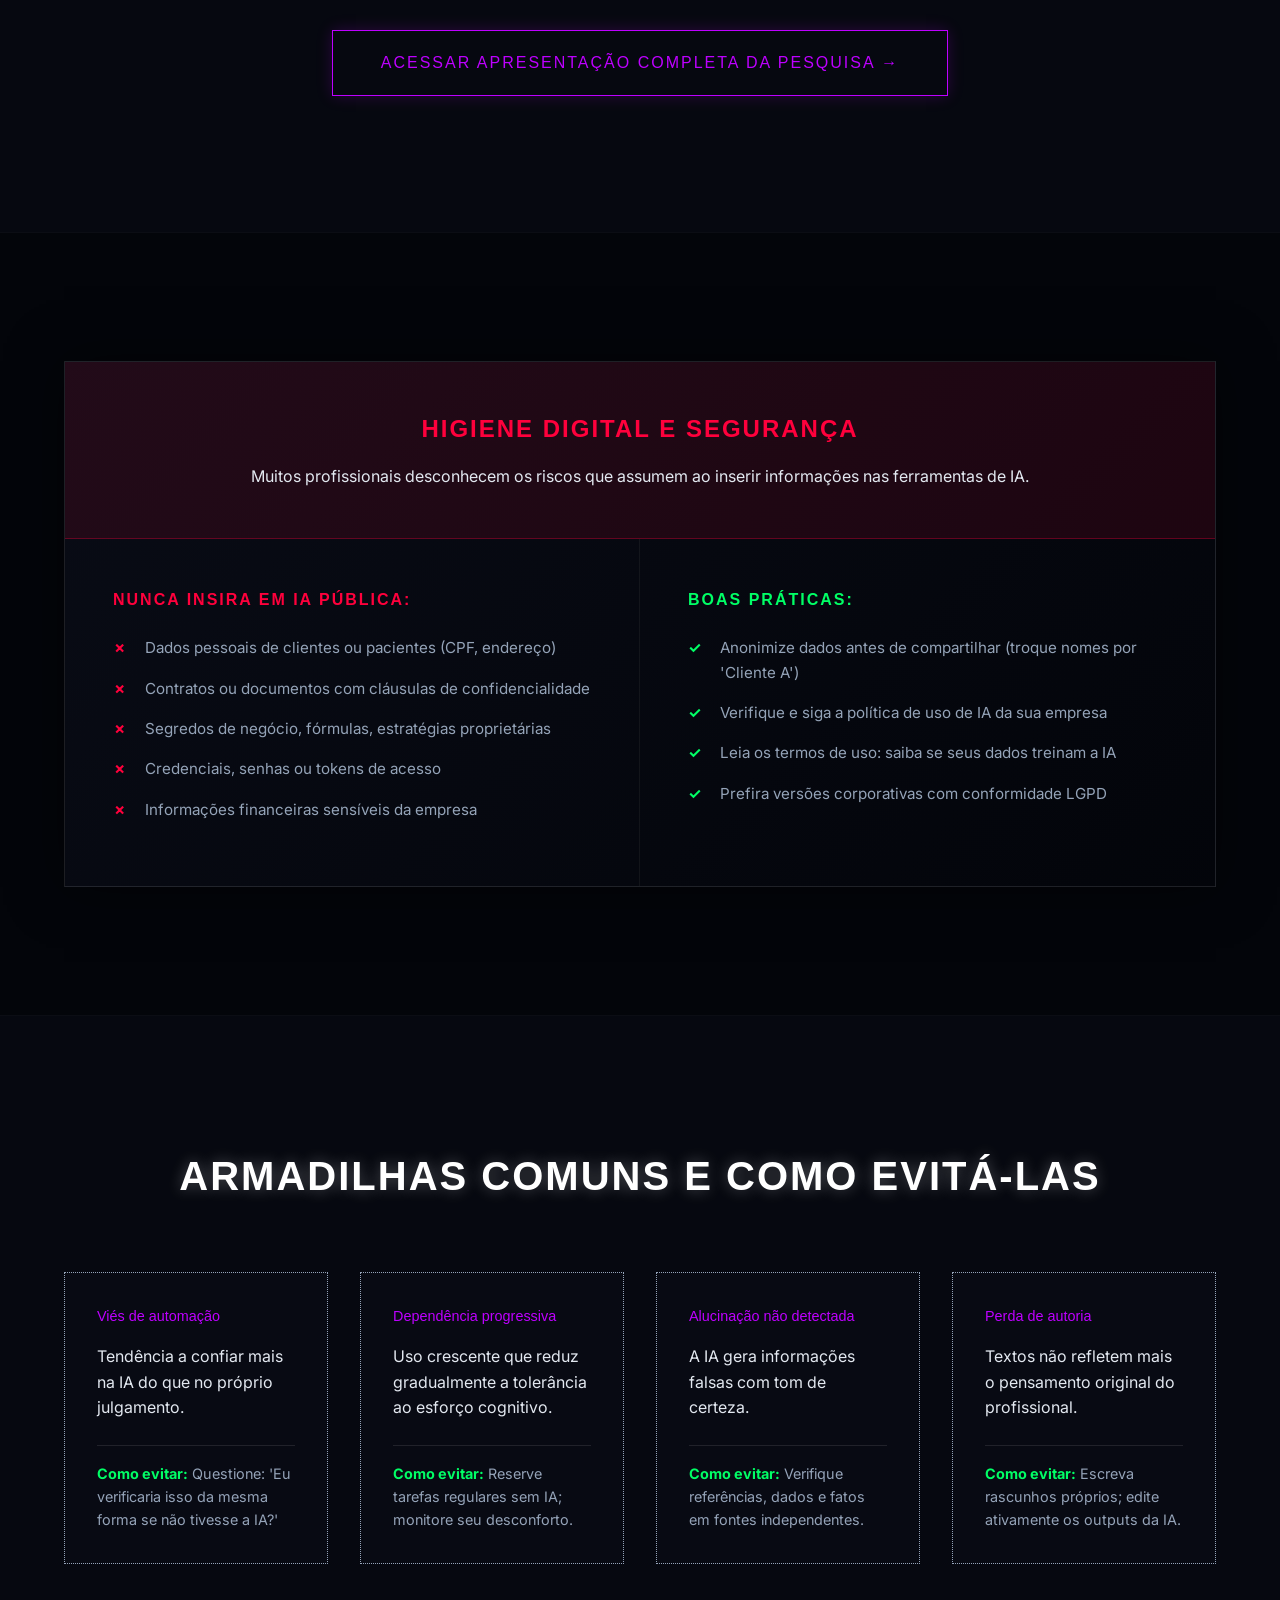
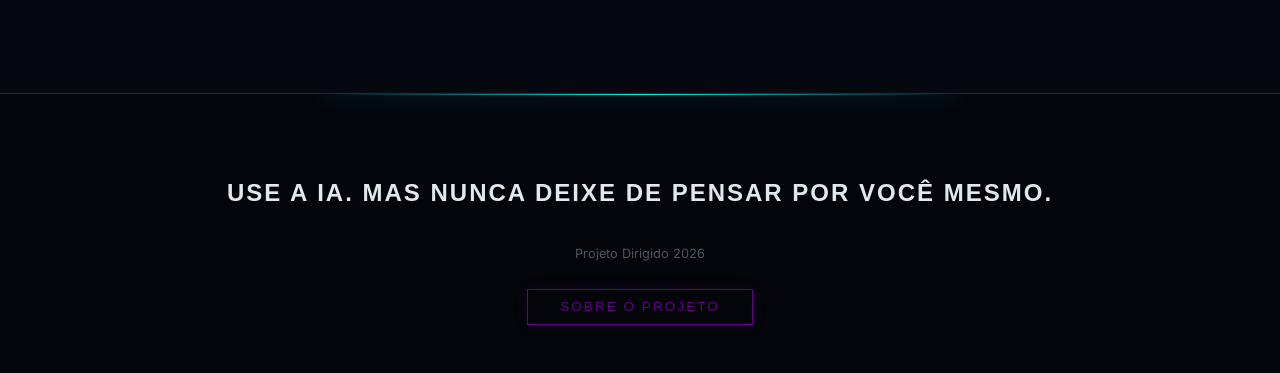
==== commit f49dde7d: "Add Sobre modal with project team info" ====
--- a/index.html
+++ b/index.html
@@ -205,9 +205,33 @@
             <h2 class="footer-title">Use a IA. Mas nunca deixe de pensar por você mesmo.</h2>
             <div class="footer-credits">
                 <p>Projeto Dirigido 2026</p>
+                <button id="sobre-btn" class="cyber-button secondary-btn" style="padding: 0.6rem 2rem; font-size: 0.85rem; margin-top: 1.5rem;">Sobre o Projeto</button>
             </div>
         </div>
     </footer>
+
+    <!-- Modal Sobre -->
+    <div id="sobre-modal" class="modal">
+        <div class="modal-content cyber-card">
+            <span class="close-modal">&times;</span>
+            <h3 class="modal-title neon-cyan-text text-center" style="margin-bottom: 1.5rem; font-size: 1.2rem;">UNIVERSIDADE FEDERAL DO ABC</h3>
+            <div class="modal-body text-center">
+                <p class="mb-4" style="color: var(--text-primary); line-height: 1.8;"><strong>Projeto Dirigido</strong><br>
+                Inteligência Artificial e Pensamento Crítico:<br>
+                Como o Uso de IA Generativa Afeta Nossas Habilidades Cognitivas</p>
+                
+                <h4 class="neon-purple-text mb-4" style="margin-top: 2rem;">Integrantes:</h4>
+                <ul class="team-list" style="list-style: none; padding: 0; margin-bottom: 2.5rem;">
+                    <li>Bruno Monfardini de Lima Vieira</li>
+                    <li>Liniker Kenzo Hoshina</li>
+                    <li>Claudio Antonio da Silva Leite</li>
+                    <li>Thiago Cruz Queiroz de Almeida</li>
+                </ul>
+                
+                <p style="color: var(--text-secondary); font-size: 0.9rem; border-top: 1px solid rgba(0,243,255,0.1); padding-top: 1rem;">Santo André, 2026</p>
+            </div>
+        </div>
+    </div>
 
     <script src="script.js"></script>
 </body>
--- a/styles.css
+++ b/styles.css
@@ -474,6 +474,65 @@
 }
 .trap-solution strong { color: var(--neon-green); }
 
+/* Modal */
+.modal {
+    display: none;
+    position: fixed;
+    z-index: 2000;
+    left: 0;
+    top: 0;
+    width: 100%;
+    height: 100%;
+    background-color: rgba(3, 5, 10, 0.9);
+    backdrop-filter: blur(10px);
+    -webkit-backdrop-filter: blur(10px);
+    align-items: center;
+    justify-content: center;
+    opacity: 0;
+    transition: opacity 0.3s ease;
+}
+
+.modal.show {
+    display: flex;
+    opacity: 1;
+}
+
+.modal-content {
+    position: relative;
+    width: 90%;
+    max-width: 600px;
+    padding: 3rem;
+    transform: translateY(-50px);
+    transition: transform 0.3s ease;
+}
+
+.modal.show .modal-content {
+    transform: translateY(0);
+}
+
+.close-modal {
+    position: absolute;
+    top: 1rem;
+    right: 1.5rem;
+    color: var(--neon-cyan);
+    font-size: 2.5rem;
+    font-weight: bold;
+    cursor: pointer;
+    transition: 0.3s;
+    line-height: 1;
+}
+
+.close-modal:hover {
+    color: var(--neon-red);
+    text-shadow: 0 0 10px var(--neon-red);
+}
+
+.team-list li {
+    color: var(--text-primary);
+    margin-bottom: 0.8rem;
+    font-size: 1.1rem;
+}
+
 /* Footer */
 footer {
     padding: 5rem 0 3rem;
@@ -579,7 +638,14 @@
 
 @media (max-width: 768px) {
     .navbar {
-        padding: 1rem 5%;
+        background: rgba(3, 5, 10, 0.4); /* More transparent */
+        backdrop-filter: blur(5px);
+        -webkit-backdrop-filter: blur(5px);
+        border-bottom: none; /* remove border to blend better */
+    }
+    
+    .nav-content {
+        padding: 0.8rem 5%; /* Smaller padding */
     }
     
     .hamburger {
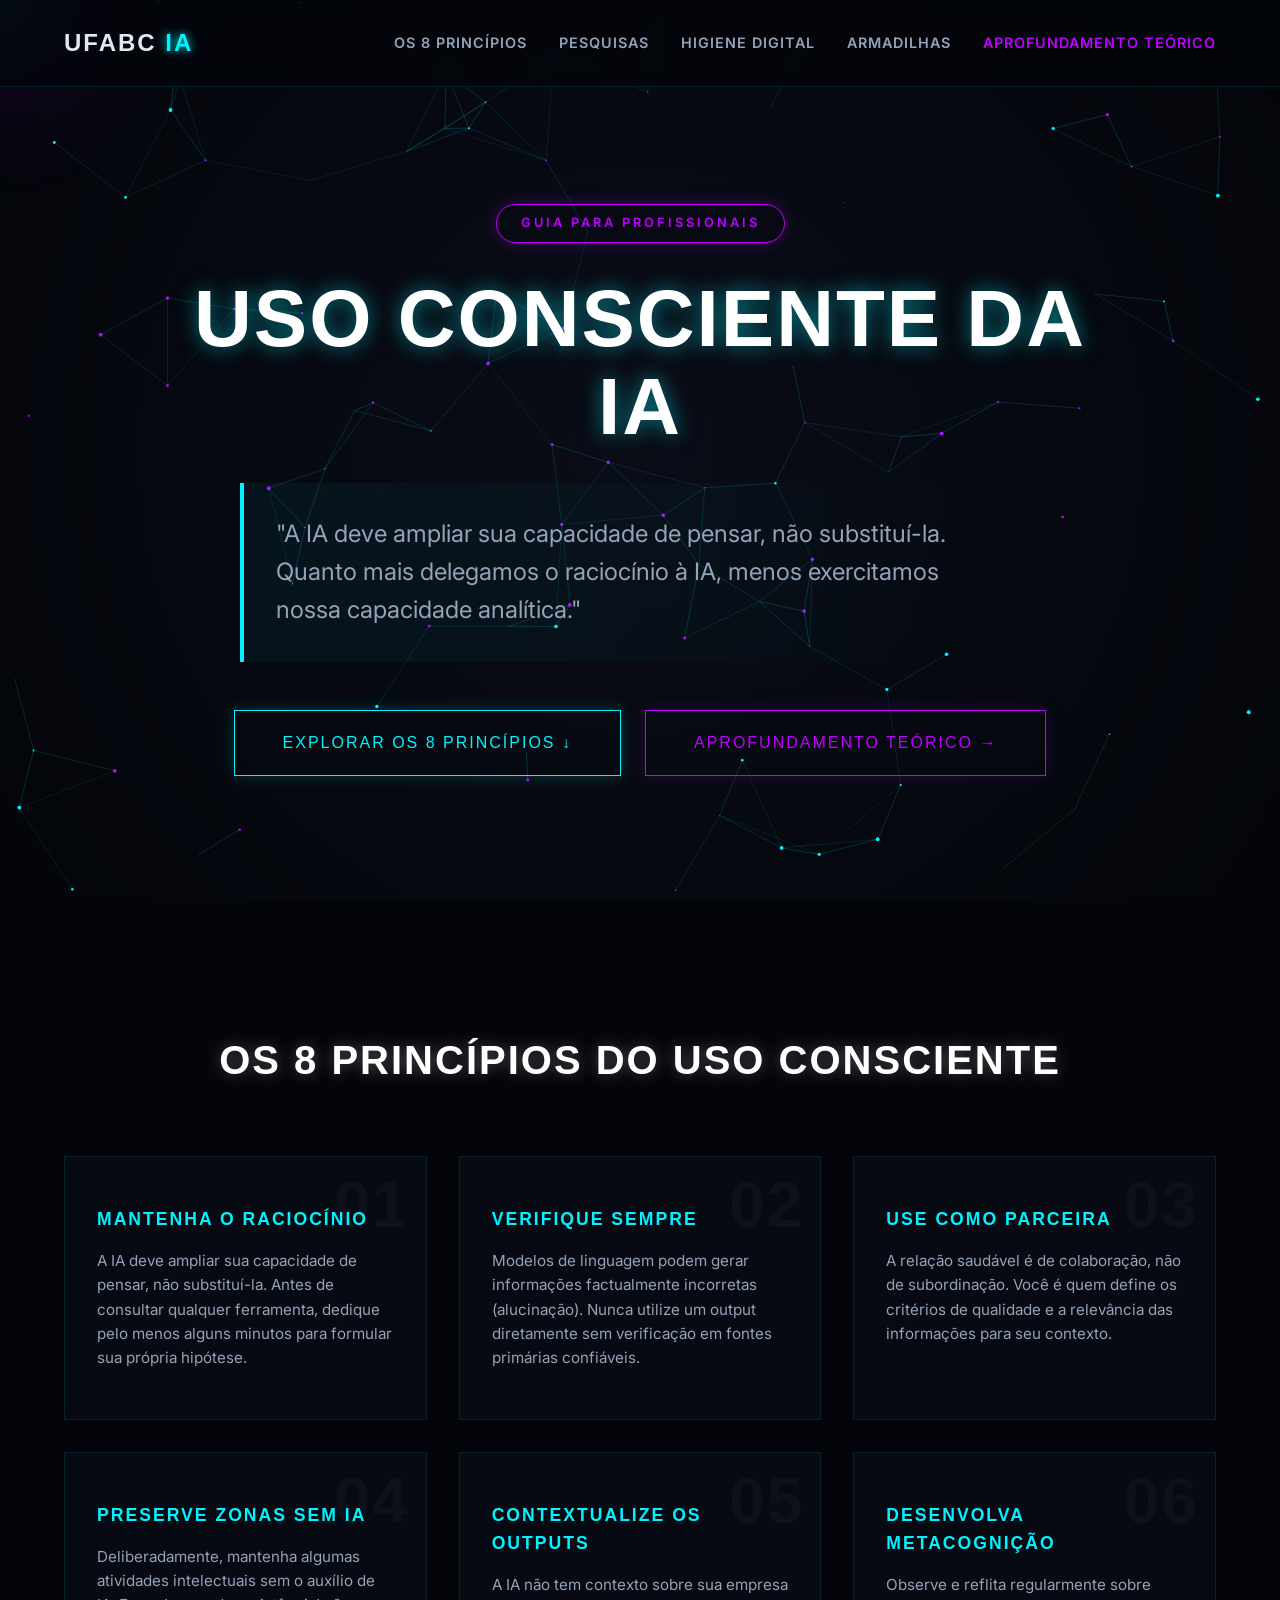
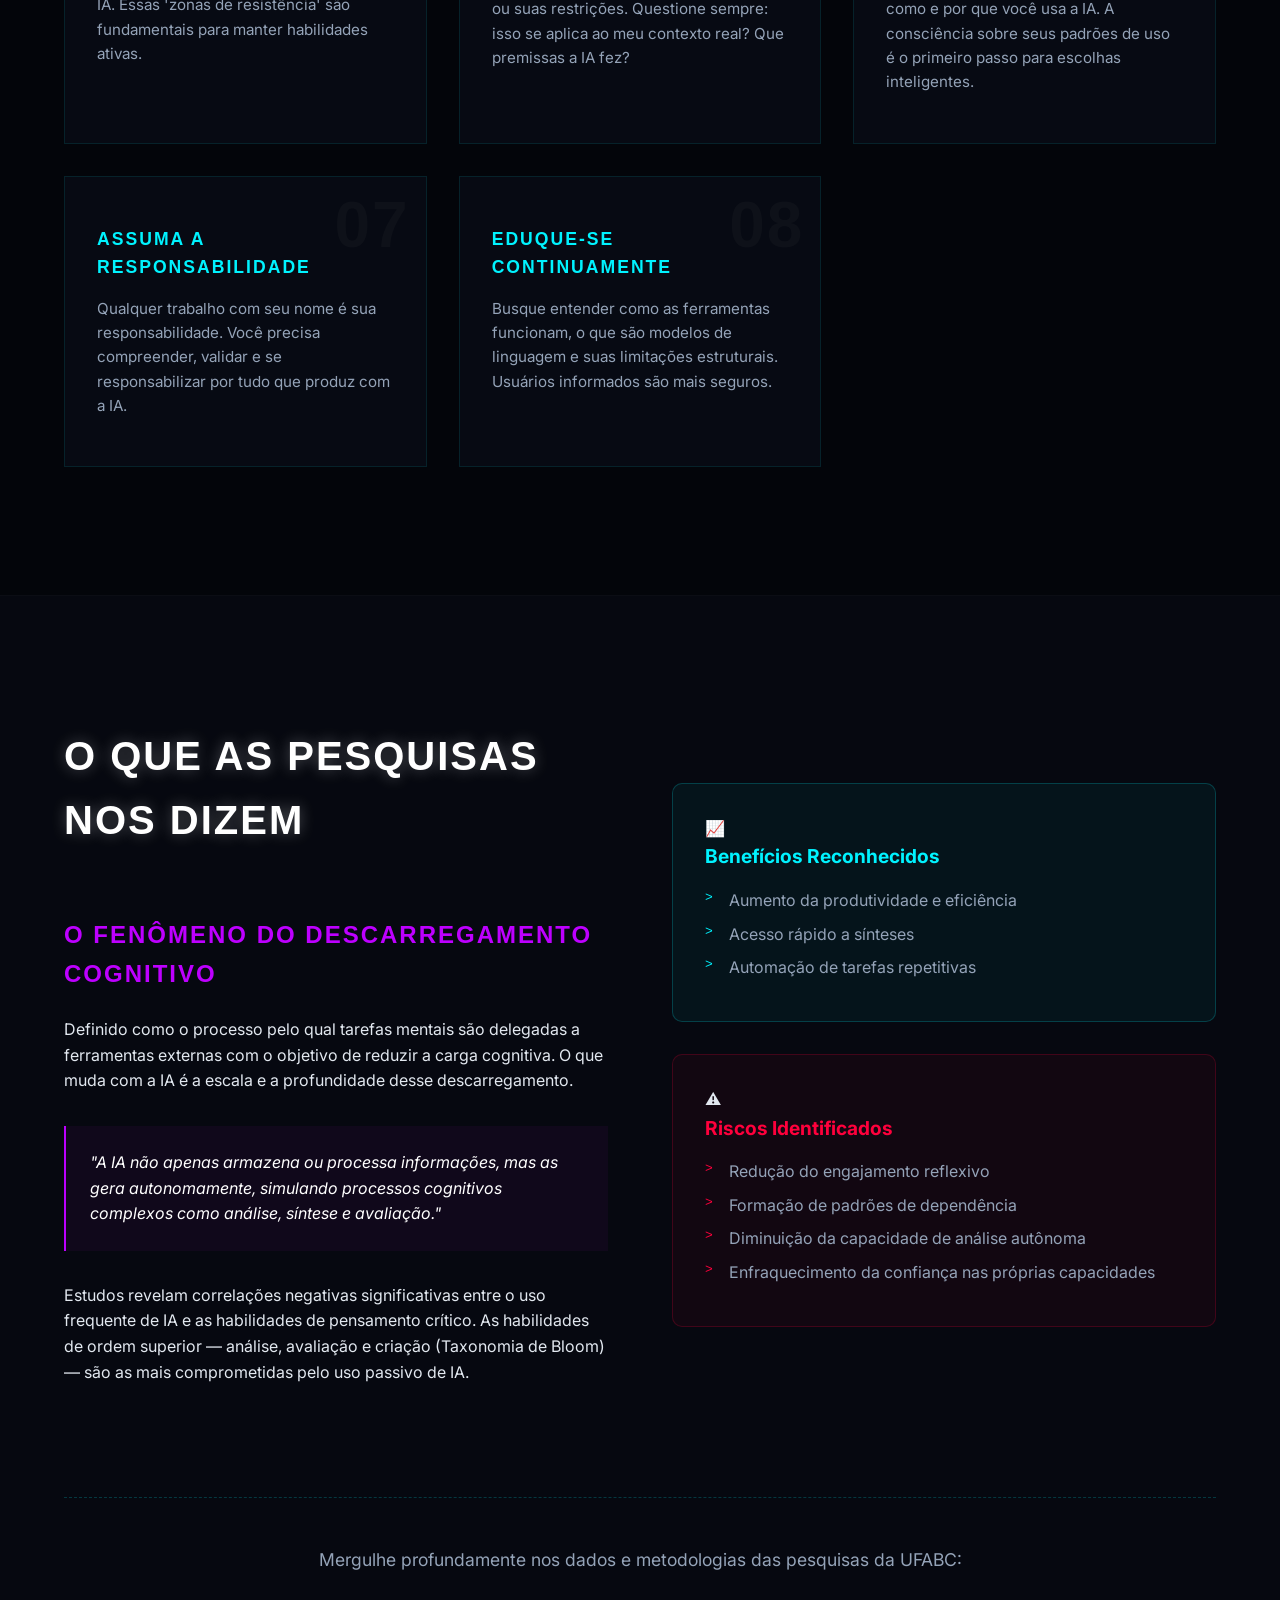
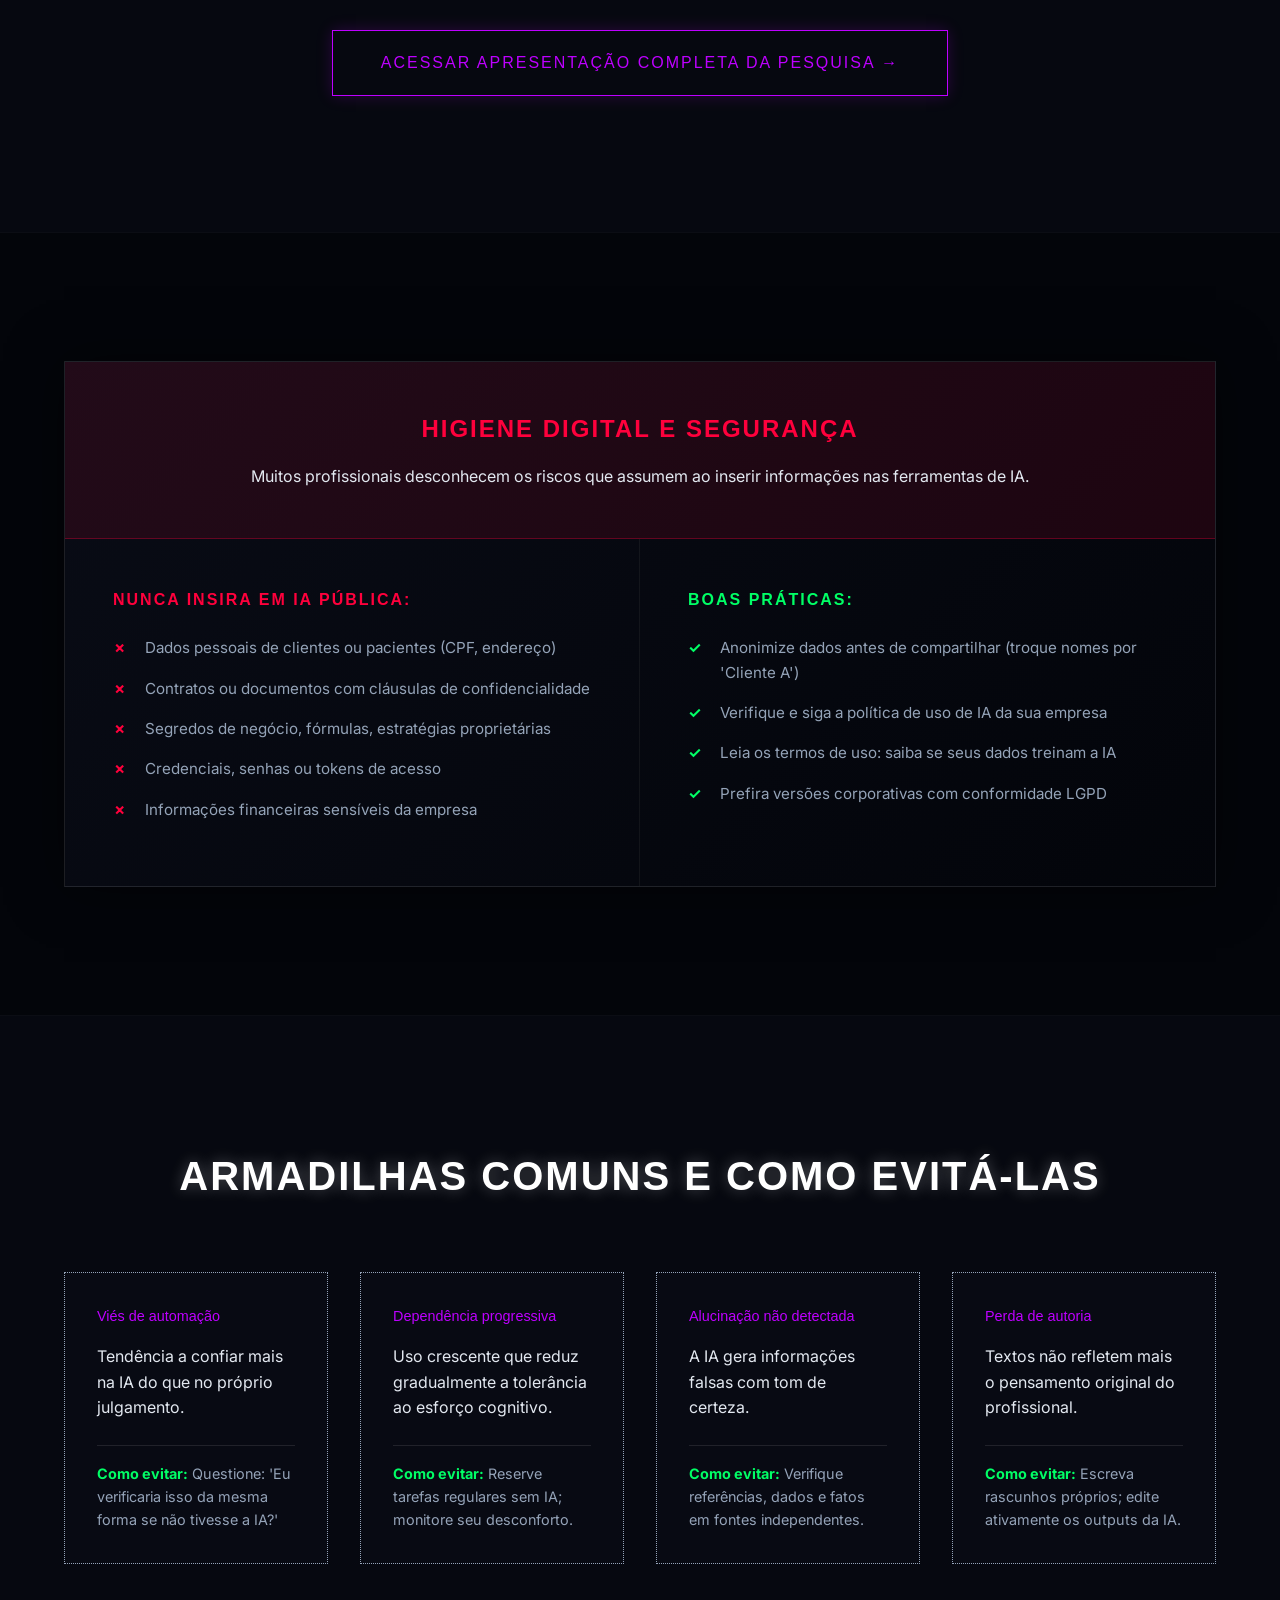
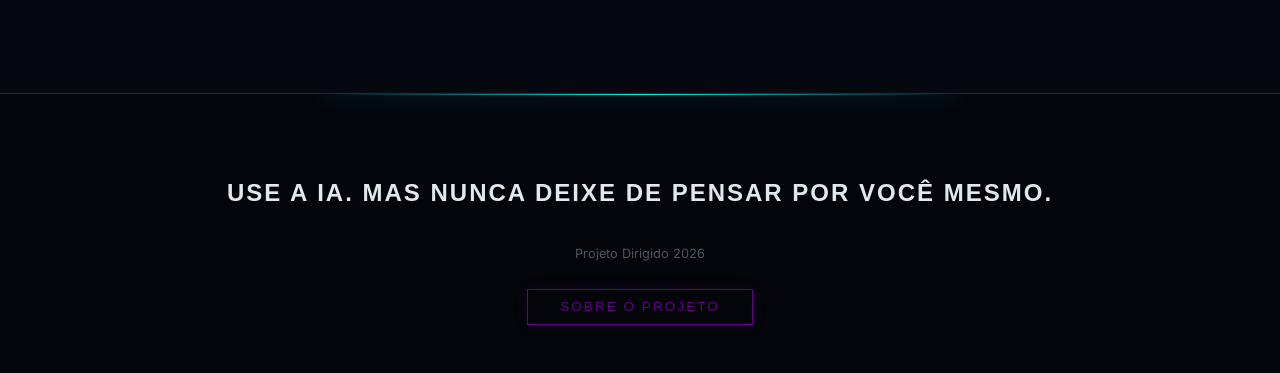
==== commit 2d92afc9: "Add QR code to project modal" ====
--- a/index.html
+++ b/index.html
@@ -221,13 +221,17 @@
                 Como o Uso de IA Generativa Afeta Nossas Habilidades Cognitivas</p>
                 
                 <h4 class="neon-purple-text mb-4" style="margin-top: 2rem;">Integrantes:</h4>
-                <ul class="team-list" style="list-style: none; padding: 0; margin-bottom: 2.5rem;">
+                <ul class="team-list" style="list-style: none; padding: 0; margin-bottom: 2rem;">
                     <li>Bruno Monfardini de Lima Vieira</li>
                     <li>Liniker Kenzo Hoshina</li>
                     <li>Claudio Antonio da Silva Leite</li>
                     <li>Thiago Cruz Queiroz de Almeida</li>
                 </ul>
                 
+                <div class="qr-code-container" style="margin-bottom: 1.5rem;">
+                    <img src="qrcode.png" alt="QR Code do Projeto" style="width: 150px; height: 150px; border-radius: 10px; border: 2px solid var(--neon-cyan); padding: 5px; background: white; box-shadow: 0 0 15px rgba(0, 243, 255, 0.3);">
+                </div>
+                
                 <p style="color: var(--text-secondary); font-size: 0.9rem; border-top: 1px solid rgba(0,243,255,0.1); padding-top: 1rem;">Santo André, 2026</p>
             </div>
         </div>
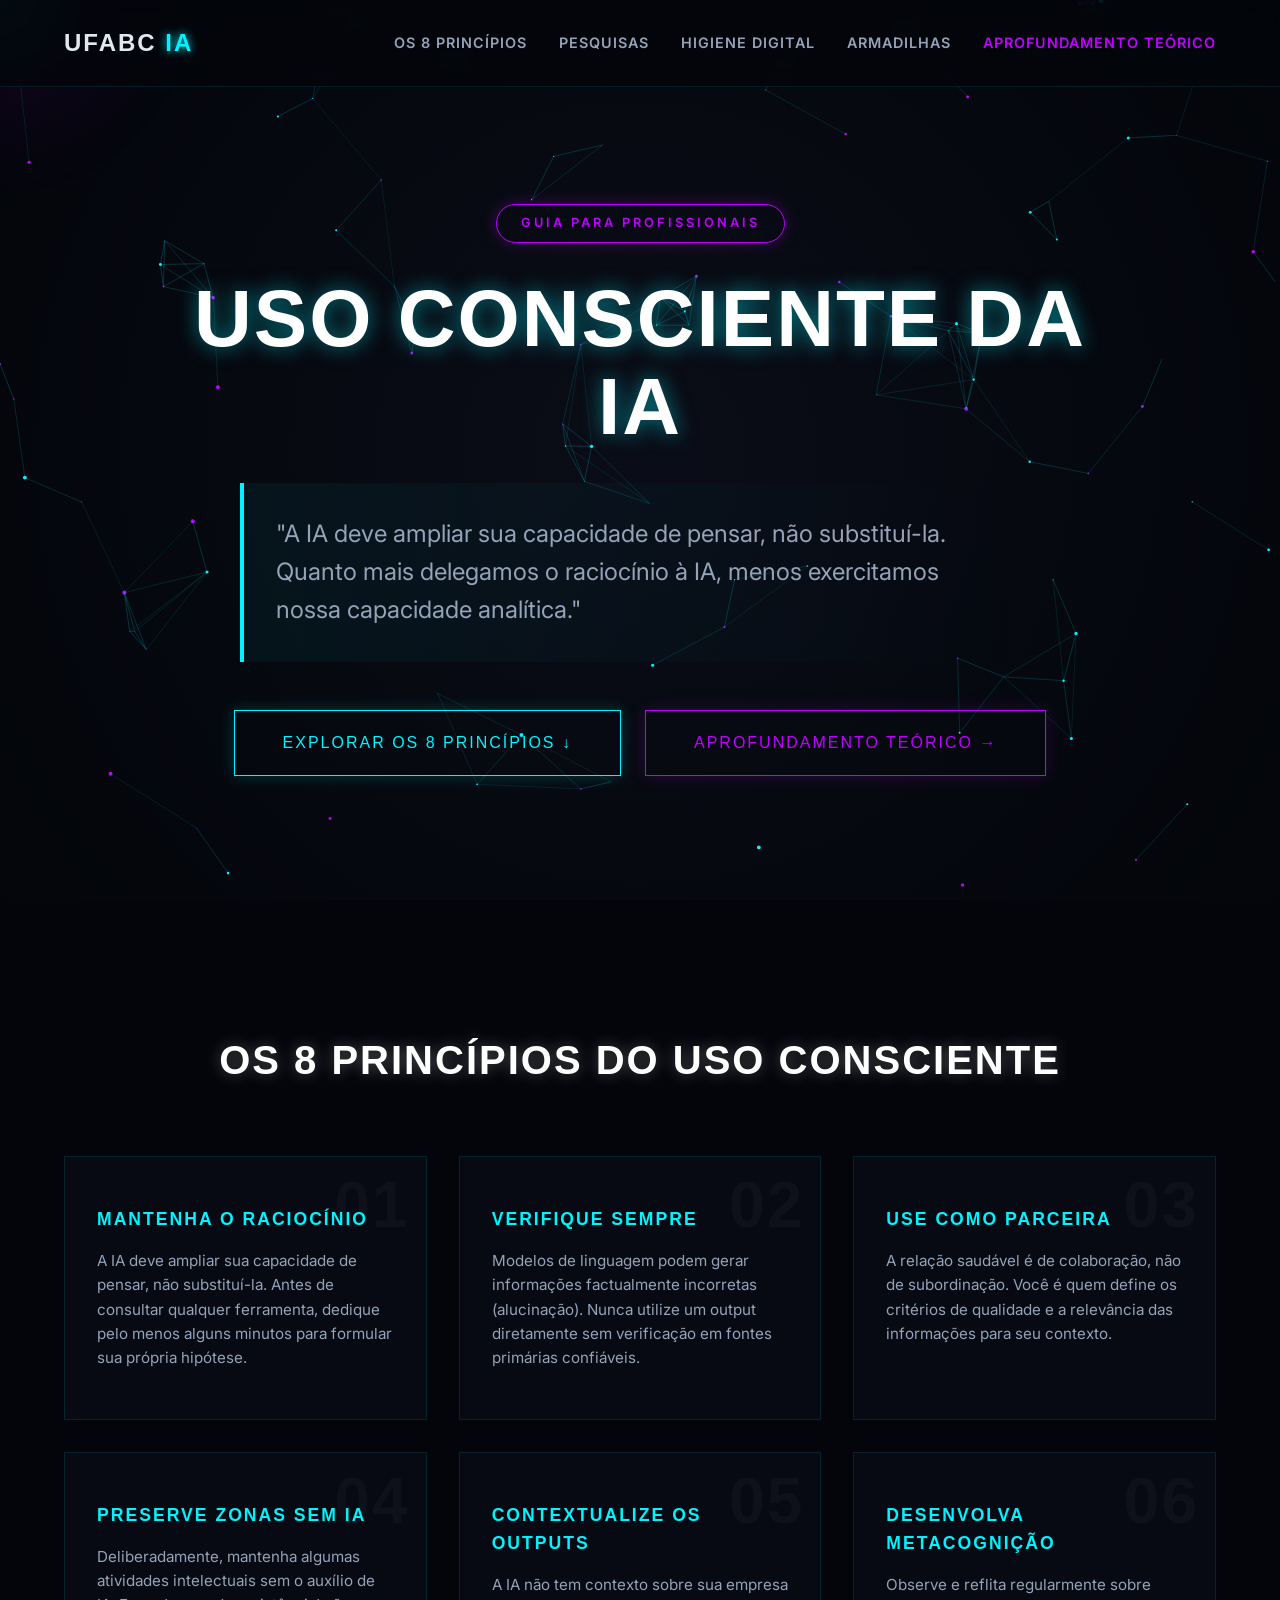
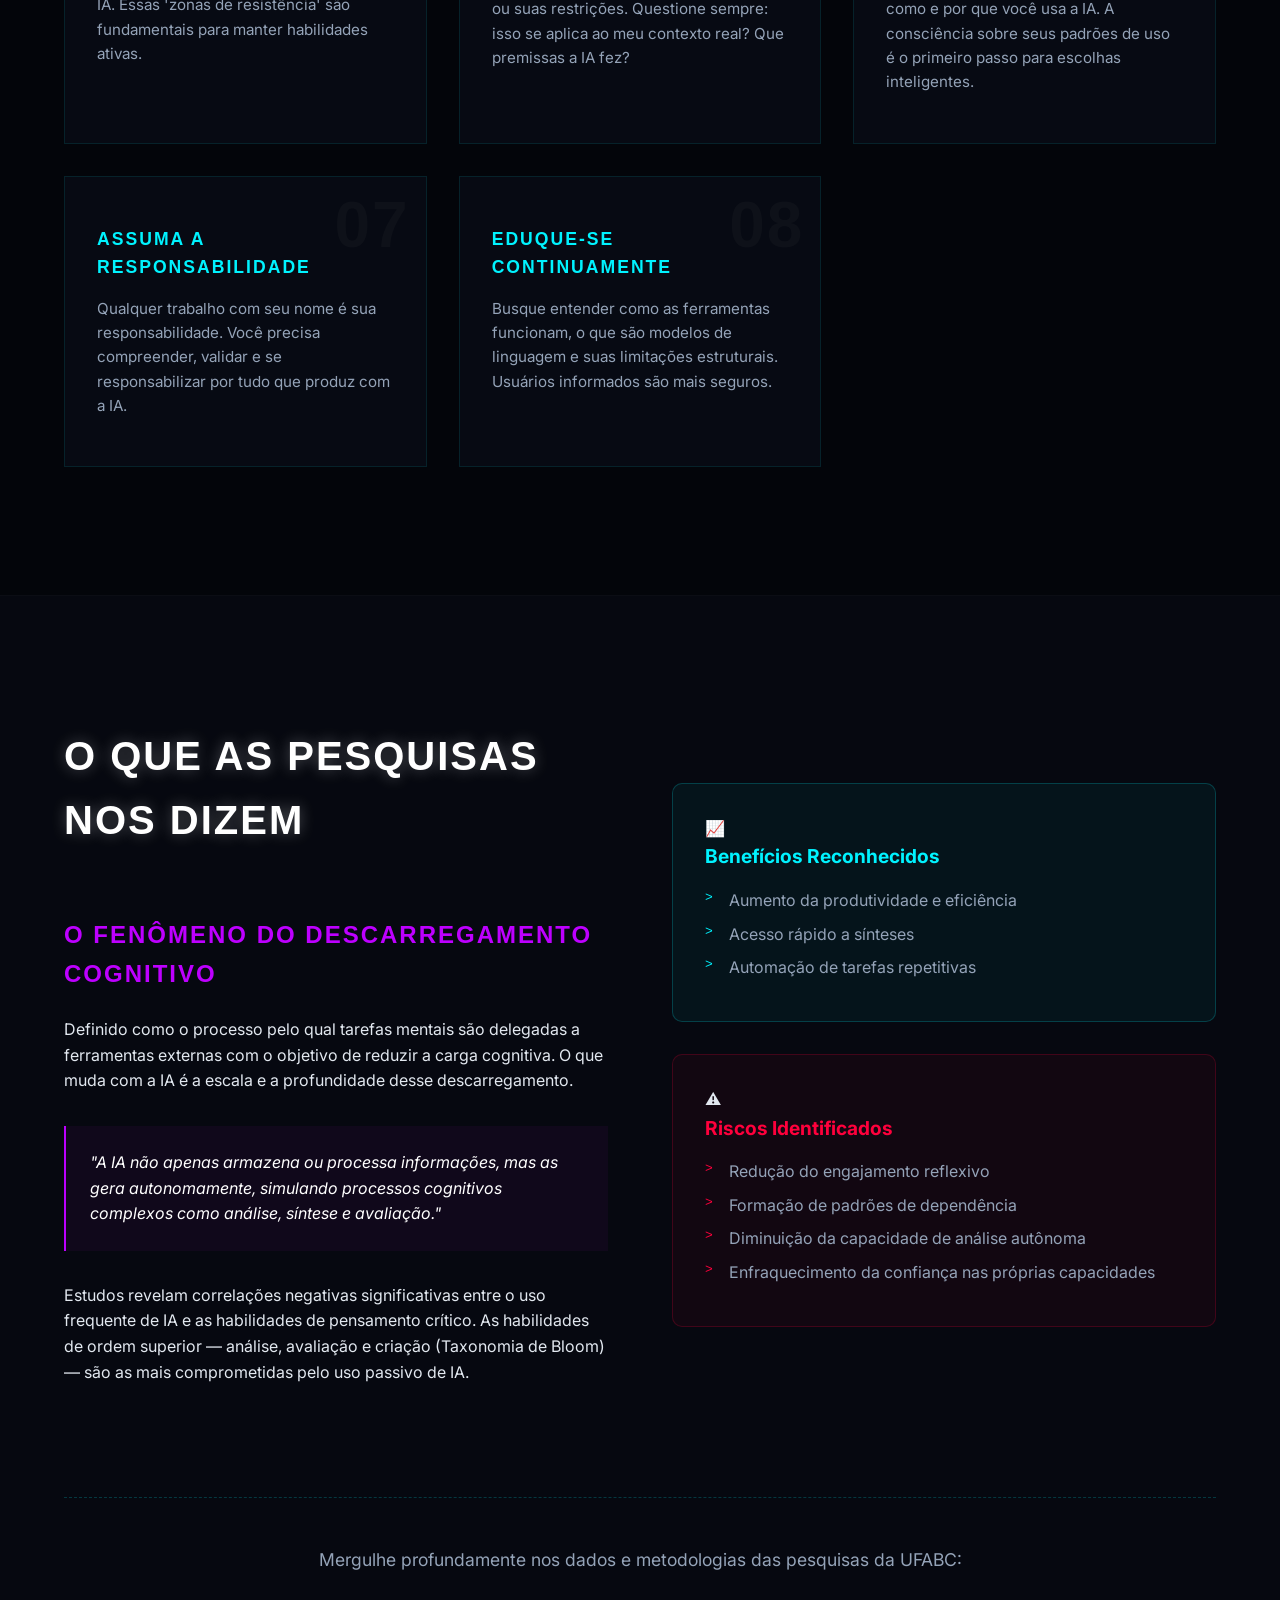
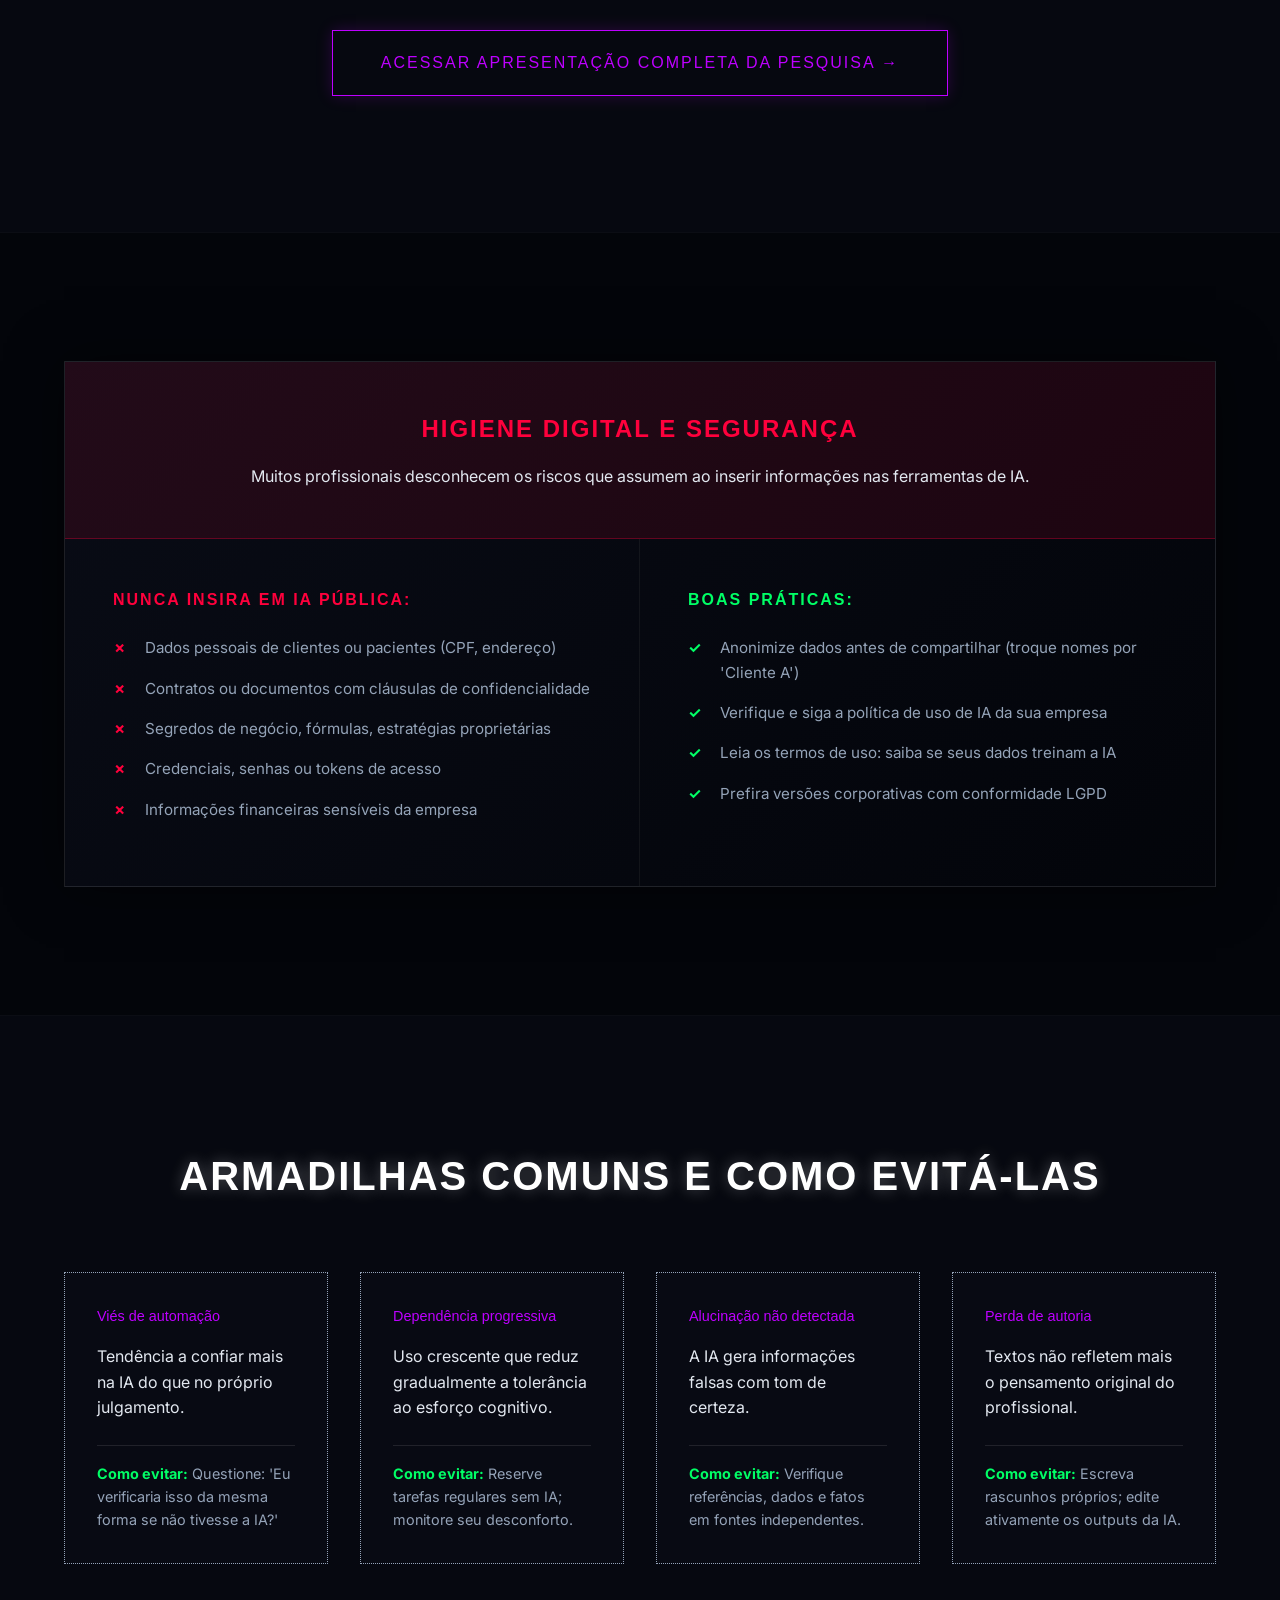
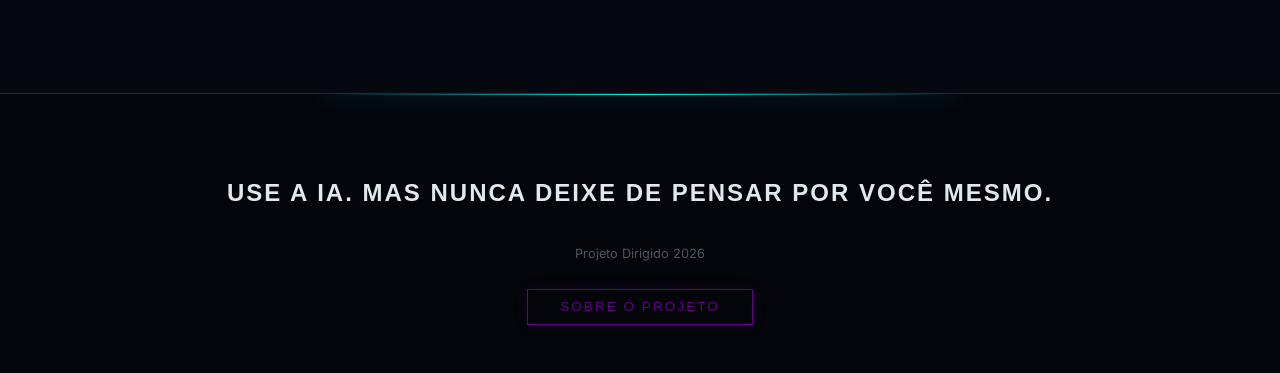
==== commit ac3fd1c2: "Remove QR Code completely" ====
--- a/index.html
+++ b/index.html
@@ -228,9 +228,6 @@
                     <li>Thiago Cruz Queiroz de Almeida</li>
                 </ul>
                 
-                <div class="qr-code-container" style="margin-bottom: 1.5rem;">
-                    <img src="qrcode.png" alt="QR Code do Projeto" style="width: 150px; height: 150px; border-radius: 10px; border: 2px solid var(--neon-cyan); padding: 5px; background: white; box-shadow: 0 0 15px rgba(0, 243, 255, 0.3);">
-                </div>
                 
                 <p style="color: var(--text-secondary); font-size: 0.9rem; border-top: 1px solid rgba(0,243,255,0.1); padding-top: 1rem;">Santo André, 2026</p>
             </div>
@@ -239,4 +236,4 @@
 
     <script src="script.js"></script>
 </body>
-</html>+</html>
